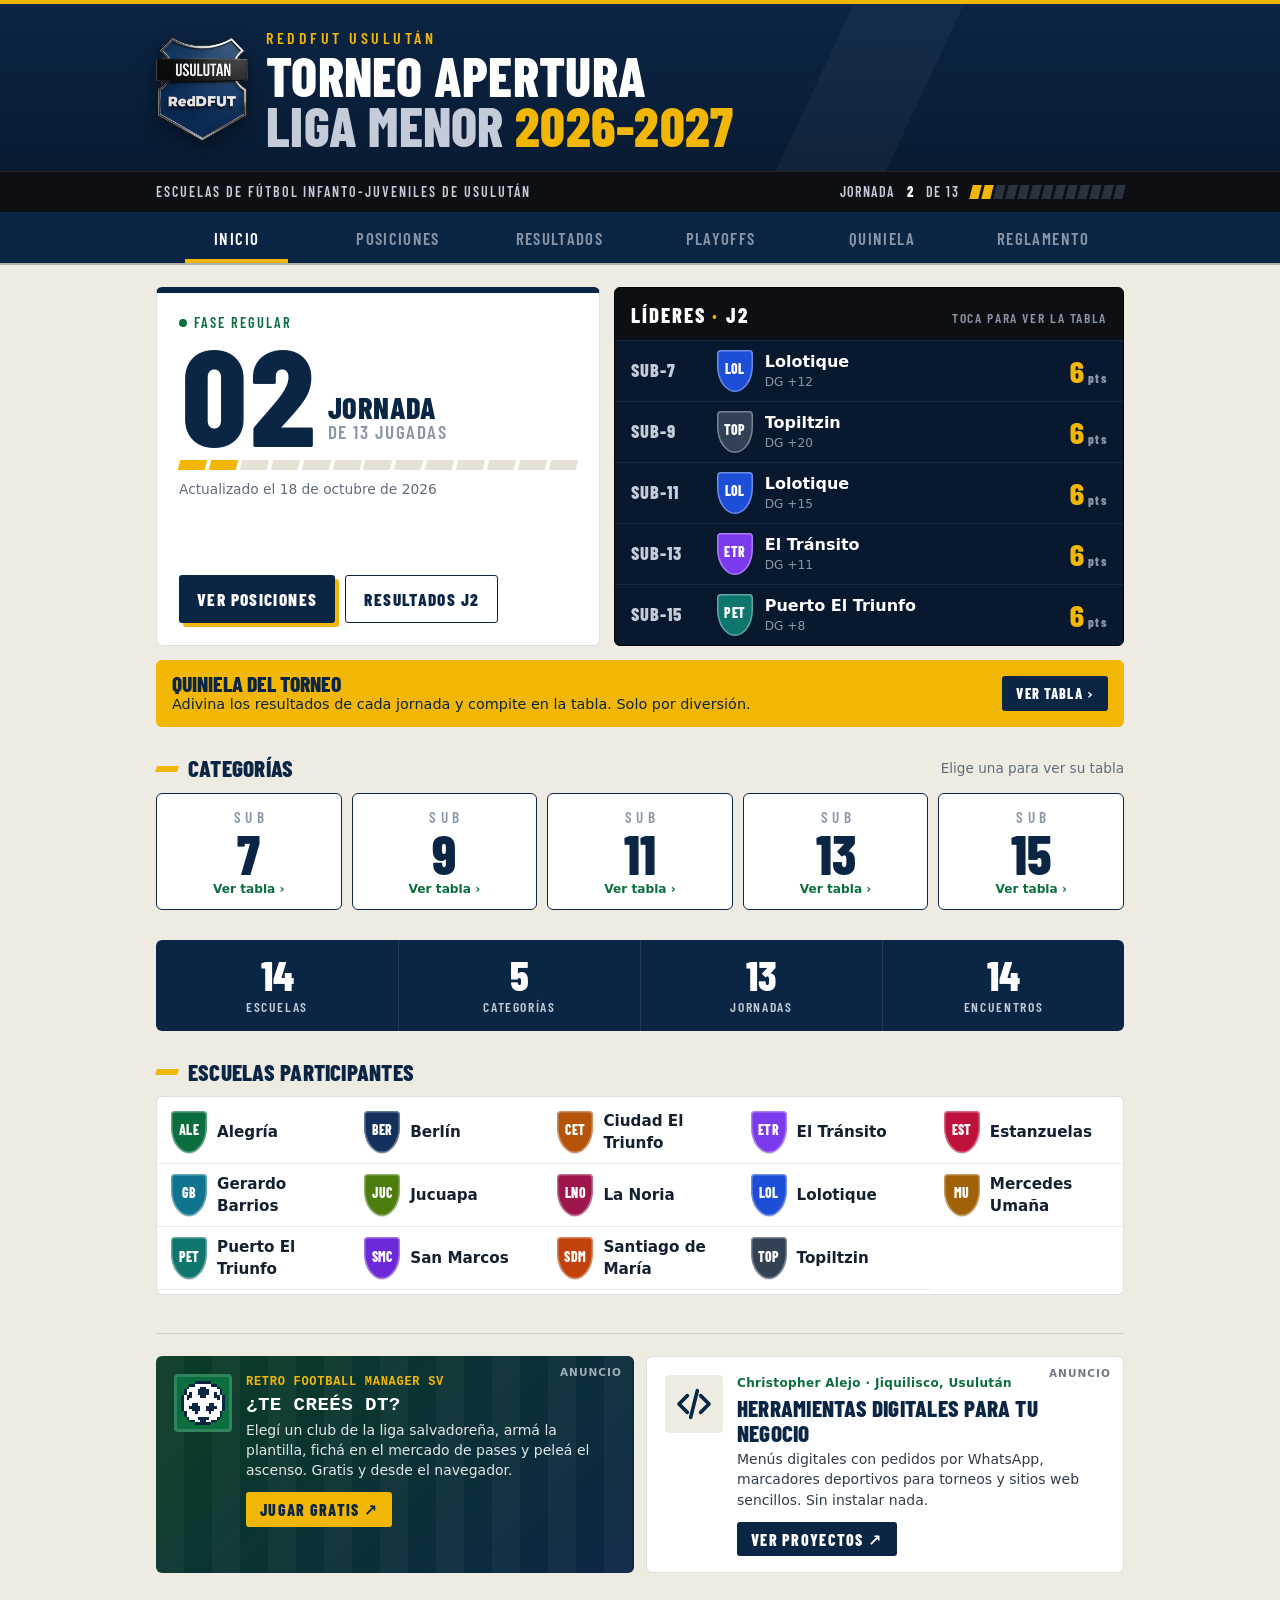
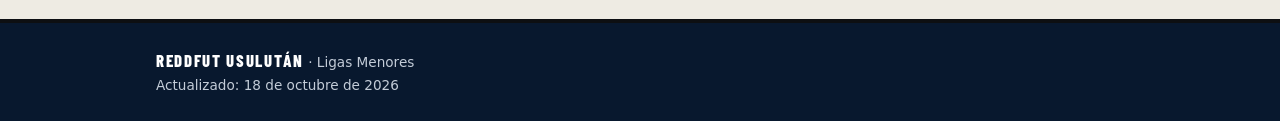
==== index.html @ a64454b1 "Add files via upload" ====
<!DOCTYPE html>
<html lang="es">
<head>
  <meta charset="UTF-8">
  <meta name="viewport" content="width=device-width, initial-scale=1">
  <title>Torneo Apertura Liga Menor 2026-2027 · REDDFUT Usulután</title>
  <meta name="description" content="Resultados, tabla de posiciones y playoffs del torneo de escuelas de fútbol de REDDFUT Usulután.">
  <meta name="theme-color" content="#0b2545">
  <link rel="icon" href="favicon.png" type="image/png">
  <link rel="icon" href="icono-192.png" sizes="192x192" type="image/png">
  <link rel="apple-touch-icon" href="apple-touch-icon.png">
  <link rel="manifest" href="manifest.webmanifest">
  <meta name="apple-mobile-web-app-capable" content="yes">
  <meta name="mobile-web-app-capable" content="yes">
  <meta name="apple-mobile-web-app-title" content="REDDFUT">
  <meta name="apple-mobile-web-app-status-bar-style" content="black-translucent">
  <!-- Vista previa al compartir el enlace (WhatsApp, Facebook) -->
  <meta property="og:type" content="website">
  <meta property="og:locale" content="es_SV">
  <meta property="og:title" content="Torneo Apertura Liga Menor 2026-2027 · REDDFUT Usulután">
  <meta property="og:description" content="Resultados, tabla de posiciones y playoffs: Sub-7, Sub-9, Sub-11, Sub-13 y Sub-15.">
  <meta property="og:image" content="compartir.png">
  <meta name="twitter:card" content="summary_large_image">
  <link rel="preload" href="letra-800.woff2" as="font" type="font/woff2" crossorigin>
  <link rel="stylesheet" href="estilos.css">
</head>
<body>
  <header class="cabecera">
    <div class="contenedor cabecera-inner">
      <div class="logo">
        <img src="logo.png" alt="Logo REDDFUT Usulután" width="92" height="104">
      </div>
      <div class="titulos">
        <p class="org" id="org">REDDFUT Usulután</p>
        <h1 id="nombre-torneo">Torneo Apertura Liga Menor 2026-2027</h1>
      </div>
    </div>
    <div class="franja">
      <div class="contenedor franja-inner" id="progreso"></div>
    </div>
  </header>

  <div id="avisos" class="contenedor"></div>

  <nav class="barra" aria-label="Secciones">
    <div class="barra-tabs">
      <div class="contenedor">
        <div class="tabs" role="tablist" id="tabs">
          <button role="tab" data-tab="inicio">Inicio</button>
          <button role="tab" data-tab="posiciones">Posiciones</button>
          <button role="tab" data-tab="resultados">Resultados</button>
          <button role="tab" data-tab="playoffs">Playoffs</button>
          <button role="tab" data-tab="quiniela" id="tab-quiniela" hidden>Quiniela</button>
          <button role="tab" data-tab="reglamento">Reglamento</button>
        </div>
      </div>
    </div>
    <div class="barra-cats" id="barra-cats">
      <div class="contenedor">
        <div class="cats" id="cats" aria-label="Categoría"></div>
      </div>
    </div>
  </nav>

  <main class="contenedor" id="app"></main>

  <footer class="pie">
    <div class="contenedor">
      <p><strong id="pie-org">REDDFUT Usulután</strong> · Ligas Menores</p>
      <p id="pie-act"></p>
    </div>
  </footer>

  <template id="tpl-reglamento">
    <article class="reglamento tarjeta">
      <h2>Bases y Reglamento del Torneo</h2>
      <p class="muted" id="reg-sub">REDDFUT Usulután · Torneo Apertura Liga Menor 2026-2027</p>

      <h3>1. Presentación</h3>
      <p>El presente documento establece las normas y lineamientos bajo los cuales se regirá el torneo oficial de las escuelas de fútbol pertenecientes a REDDFUT Usulután. Este certamen tiene como objetivo principal fomentar el desarrollo deportivo, el espíritu de competencia sana y la convivencia entre las diversas comunidades del departamento.</p>

      <h3>2. Categorías y niveles de participación</h3>
      <p>El torneo se dividirá en cinco categorías según las edades de los atletas, asegurando una competencia justa y acorde al desarrollo físico de cada grupo:</p>
      <ul class="chips-lista">
        <li>Sub-7</li><li>Sub-9</li><li>Sub-13</li><li>Sub-15</li><li>Sub-17</li>
      </ul>

      <h3>3. Sistema de competencia</h3>
      <p>El torneo se desarrollará en dos etapas principales para definir al campeón de cada categoría:</p>
      <div class="fases">
        <div class="fase">
          <span class="fase-num">Fase I</span>
          <h4>Temporada regular (liga)</h4>
          <ul>
            <li><b>Participantes:</b> 14 escuelas de fútbol.</li>
            <li><b>Formato:</b> todos contra todos a una sola vuelta. Cada equipo disputará un total de 13 jornadas.</li>
            <li><b>Puntuación:</b> 3 puntos por victoria, 1 por empate y 0 por derrota.</li>
            <li><b>Clasificación:</b> los equipos ubicados en las primeras 8 posiciones de la tabla general avanzan a la siguiente ronda.</li>
          </ul>
        </div>
        <div class="fase">
          <span class="fase-num">Fase II</span>
          <h4>Eliminación directa (playoffs)</h4>
          <p>Los 8 clasificados se enfrentan en llaves de eliminación directa según su posición en la tabla (1º vs 8º, 2º vs 7º, etc.):</p>
          <ul>
            <li><b>Cuartos de final:</b> 8 equipos buscando el pase a la siguiente ronda.</li>
            <li><b>Semifinales:</b> los 4 ganadores de la fase anterior.</li>
            <li><b>Gran final:</b> disputa por el título entre los dos mejores equipos del torneo.</li>
          </ul>
        </div>
      </div>

      <h3>4. Objetivo del torneo</h3>
      <p>Más allá de la competencia, se busca que cada jornada sea una fiesta deportiva en Usulután, donde impere el respeto a los árbitros, rivales y la formación integral de nuestros jóvenes talentos.</p>
    </article>
  </template>

  <script src="datos.js"></script>
  <script src="firebase-config.js"></script>
  <script src="app.js"></script>
</body>
</html>
---- estilos.css ----
/* ==========================================================================
   Torneo Apertura Liga Menor · REDDFUT Usulután
   Identidad: azul marino y plata del escudo, franja negra del logo,
   dorado para lo importante y letra condensada de tablero deportivo.
   ========================================================================== */

@font-face {
  font-family: "Titular";
  src: url("letra-600.woff2") format("woff2");
  font-weight: 500 700;
  font-style: normal;
  font-display: swap;
}
@font-face {
  font-family: "Titular";
  src: url("letra-800.woff2") format("woff2");
  font-weight: 800 900;
  font-style: normal;
  font-display: swap;
}

:root {
  --tinta: #08182e;
  --azul: #0b2545;
  --azul-2: #163a6b;
  --plata: #c3ccd8;
  --plata-osc: #8b97a8;
  --negro: #0d0f12;
  --oro: #f2b705;
  --oro-osc: #c99600;
  --verde: #0b6e3f;
  --verde-claro: #e2f1e7;
  --rojo: #b42318;
  --gris: #5f6b7a;
  --papel: #eeebe3;
  --papel-2: #e5e1d6;
  --blanco: #fff;
  --linea: rgba(11, 37, 69, .14);
  --radio: 6px;
  --titular: "Titular", "Arial Narrow", "Roboto Condensed", system-ui, sans-serif;
}

* { box-sizing: border-box; }
html { -webkit-text-size-adjust: 100%; }
body {
  margin: 0;
  font-family: system-ui, -apple-system, "Segoe UI", Roboto, "Helvetica Neue", Arial, sans-serif;
  background: var(--papel);
  color: #14202f;
  line-height: 1.45;
}
button { font: inherit; cursor: pointer; color: inherit; }
.contenedor { max-width: 1000px; margin: 0 auto; padding: 0 16px; }
.muted { color: var(--gris); }
:focus-visible { outline: 3px solid var(--oro); outline-offset: 2px; }

/* ---------- Cabecera ---------- */
.cabecera {
  color: #fff;
  background:
    linear-gradient(115deg, transparent 0 62%, rgba(255,255,255,.035) 62% 70%, transparent 70%),
    linear-gradient(180deg, var(--azul) 0%, var(--tinta) 100%);
  border-top: 4px solid var(--oro);
}
.cabecera-inner { display: flex; gap: 18px; align-items: center; padding-top: 22px; padding-bottom: 20px; }
.logo img { display: block; width: auto; height: 104px; filter: drop-shadow(0 6px 10px rgba(0,0,0,.45)); }
.org {
  margin: 0; font-family: var(--titular); font-weight: 700; font-size: 1rem;
  letter-spacing: .22em; text-transform: uppercase; color: var(--oro);
}
.cabecera h1 {
  margin: 2px 0 0; font-family: var(--titular); font-weight: 800; text-transform: uppercase;
  font-size: clamp(2rem, 6vw, 3.4rem); line-height: .92; letter-spacing: .005em;
}
.cabecera h1 .l2 { display: block; color: var(--plata); }
.cabecera h1 .anio { white-space: nowrap; color: var(--oro); }

/* franja negra, como la banda "USULUTAN" del escudo */
.franja { background: var(--negro); border-top: 1px solid rgba(255,255,255,.08); }
.franja-inner {
  display: flex; align-items: center; justify-content: space-between; gap: 10px 18px; flex-wrap: wrap;
  min-height: 40px; padding-top: 8px; padding-bottom: 8px;
  font-family: var(--titular); font-weight: 600; text-transform: uppercase; letter-spacing: .14em; font-size: .88rem;
  color: var(--plata);
}
.franja-jor { display: inline-flex; align-items: center; gap: 12px; letter-spacing: .1em; }
.franja-jor b { color: #fff; font-weight: 800; }
.ticks { display: inline-flex; gap: 3px; }
.ticks i { width: 9px; height: 14px; background: #2a3240; transform: skewX(-14deg); }
.ticks i.ok { background: var(--oro); }

/* ---------- Avisos ---------- */
.aviso { margin-top: 14px; padding: 10px 14px; border-radius: var(--radio); font-size: .9rem; }
.aviso-demo { background: #fff4cc; border: 1px solid #e9c95a; color: #5c4300; }
.aviso-error { background: #fdecea; border: 1px solid #f0b4ad; color: #7d1a10; }
.aviso-error ul { margin: 6px 0 0; padding-left: 18px; }

/* ---------- Navegación ---------- */
.barra { position: sticky; top: 0; z-index: 10; }
.barra-tabs { background: var(--azul); box-shadow: 0 2px 0 rgba(0,0,0,.25); }
.tabs { display: grid; grid-auto-flow: column; grid-auto-columns: 1fr; }
.tabs button {
  border: 0; background: transparent; padding: 14px 4px 12px; position: relative;
  font-family: var(--titular); font-weight: 700; font-size: 1.05rem; letter-spacing: .08em; text-transform: uppercase;
  color: var(--plata-osc); transition: color .15s;
}
.tabs button:hover { color: #fff; }
.tabs button[aria-selected="true"] { color: #fff; }
.tabs button[aria-selected="true"]::after {
  content: ""; position: absolute; left: 18%; right: 18%; bottom: 0; height: 4px; background: var(--oro);
}
.barra-cats { background: rgba(238,235,227,.94); backdrop-filter: blur(8px); -webkit-backdrop-filter: blur(8px); border-bottom: 1px solid var(--linea); }
.barra-cats.oculto { display: none; }
.cats { display: flex; gap: 6px; overflow-x: auto; scrollbar-width: none; padding: 10px 0; }
.cats::-webkit-scrollbar { display: none; }
.cats button {
  flex: 0 0 auto; border: 1.5px solid var(--azul); background: transparent; color: var(--azul);
  padding: 5px 14px 4px; border-radius: 3px;
  font-family: var(--titular); font-weight: 700; font-size: 1rem; letter-spacing: .06em; text-transform: uppercase;
}
.cats button:hover { background: rgba(11,37,69,.06); }
.cats button[aria-pressed="true"] { background: var(--azul); color: #fff; box-shadow: 3px 3px 0 var(--oro); }

main.contenedor { padding-top: 24px; padding-bottom: 40px; min-height: 50vh; }

/* ---------- Bloques y títulos ---------- */
.tarjeta { background: var(--blanco); border: 1px solid var(--linea); border-radius: var(--radio); }
.seccion-titulo { display: flex; align-items: flex-end; justify-content: space-between; gap: 6px 14px; flex-wrap: wrap; margin: 0 0 14px; }
.seccion-titulo h2, .jornada-cab h2, .titulo-bloque {
  margin: 0; font-family: var(--titular); font-weight: 800; text-transform: uppercase;
  color: var(--azul); font-size: clamp(1.5rem, 4.4vw, 2rem); line-height: 1; letter-spacing: .01em;
}
.seccion-titulo h2 .cat, .jornada-cab h2 .cat { color: var(--oro-osc); }
.seccion-titulo .muted { font-size: .88rem; }
.titulo-bloque { display: flex; align-items: center; gap: 10px; font-size: 1.45rem; margin-bottom: 12px; }
.titulo-bloque::before { content: ""; width: 22px; height: 6px; background: var(--oro); transform: skewX(-20deg); }
.titulo-bloque small { font-family: system-ui, sans-serif; text-transform: none; font-weight: 500; font-size: .85rem; color: var(--gris); margin-left: auto; letter-spacing: 0; }

/* ---------- Escudo de cada escuela ---------- */
.escudo {
  flex: 0 0 auto; width: 28px; height: 32px; position: relative;
  border-radius: 4px 4px 50% 50% / 4px 4px 62% 62%;
  display: inline-grid; place-items: center; padding-bottom: 3px;
  color: #fff; font-family: var(--titular); font-weight: 800; font-size: .72rem; letter-spacing: .02em;
  background-image: linear-gradient(180deg, rgba(255,255,255,.22) 0 26%, rgba(0,0,0,0) 26%, rgba(0,0,0,0) 70%, rgba(0,0,0,.14));
  box-shadow: inset 0 0 0 1.5px rgba(255,255,255,.35), 0 1px 0 rgba(0,0,0,.15);
}
.escudo.grande { width: 36px; height: 42px; font-size: .86rem; }

/* ---------- Tabla de posiciones ---------- */
.tabla-wrap { overflow-x: auto; }
table.tabla { width: 100%; border-collapse: collapse; font-size: .95rem; }
.tabla thead th {
  background: var(--azul); color: var(--plata);
  font-family: var(--titular); font-weight: 700; font-size: .92rem; letter-spacing: .08em; text-transform: uppercase;
  text-align: center; padding: 10px 6px;
}
.tabla thead th.th-pts { background: var(--oro); color: var(--azul); }
.tabla th.izq, .tabla td.izq { text-align: left; }
.tabla td { text-align: center; padding: 8px 6px; border-bottom: 1px solid #eceae4; font-variant-numeric: tabular-nums; }
.tabla tbody tr:nth-child(even) td { background: #faf9f6; }
.tabla tbody tr:hover td { background: #f3f1ea; }
.tabla tr:last-child td { border-bottom: 0; }
.tabla td.pos { width: 46px; font-family: var(--titular); font-weight: 800; font-size: 1.25rem; color: var(--plata-osc); position: relative; }
.tabla tr.clasifica td.pos { color: var(--verde); }
.tabla tr.clasifica td.pos::before { content: ""; position: absolute; left: 0; top: 0; bottom: 0; width: 5px; background: var(--verde); }
.tabla tr:first-child.clasifica td.pos::before { background: var(--oro); }
.tabla tr.corte td { border-bottom: 2px dashed var(--verde); }
.tabla td.pts { font-family: var(--titular); font-weight: 800; color: var(--azul); font-size: 1.35rem; background: #fdf6dc !important; }
.tabla .equipo-celda { display: flex; align-items: center; gap: 10px; min-width: 0; }
.tabla .equipo-celda span.n { white-space: nowrap; overflow: hidden; text-overflow: ellipsis; font-weight: 650; }
.tabla .ajuste { color: var(--rojo); font-size: .75rem; vertical-align: super; }
.forma { display: inline-flex; gap: 3px; }
.forma i {
  font-style: normal; width: 19px; height: 19px; border-radius: 2px;
  font-family: var(--titular); font-weight: 800; font-size: .78rem;
  display: inline-grid; place-items: center; color: #fff;
}
.forma .G { background: var(--verde); } .forma .E { background: var(--plata-osc); } .forma .P { background: var(--rojo); }
.leyenda { display: flex; gap: 8px 18px; flex-wrap: wrap; font-size: .8rem; color: var(--gris); padding: 11px 16px; border-top: 1px solid var(--linea); background: #faf9f6; }
.leyenda .sw { display: inline-block; width: 10px; height: 10px; background: var(--verde); margin-right: 6px; vertical-align: -1px; }
.leyenda .sw.oro { background: var(--oro); }
.notas-ajustes { font-size: .8rem; color: var(--rojo); padding: 8px 16px; margin: 0; }

@media (max-width: 600px) {
  .tabla .opt { display: none; }
  .tabla { font-size: .9rem; }
  .tabla .equipo-celda span.n { max-width: 44vw; }
}
@media (max-width: 760px) { .tabla .opt2 { display: none; } }

/* ---------- Jornadas / resultados ---------- */
.jornadas-nav { display: flex; align-items: center; gap: 8px; margin-bottom: 18px; }
.jornadas-nav .flecha {
  border: 1.5px solid var(--azul); background: transparent; width: 40px; height: 40px; border-radius: 3px;
  font-size: 1.2rem; color: var(--azul); font-weight: 700;
}
.jornadas-nav .flecha:disabled { opacity: .3; cursor: default; }
.jornadas-lista { display: flex; gap: 5px; overflow-x: auto; flex: 1; scrollbar-width: none; padding: 2px 6px 6px 2px; }
.jornadas-lista::-webkit-scrollbar { display: none; }
.jornadas-lista button {
  flex: 0 0 auto; min-width: 40px; height: 40px; border-radius: 3px; border: 1.5px solid var(--azul);
  background: var(--blanco); color: var(--azul);
  font-family: var(--titular); font-weight: 800; font-size: 1.15rem;
}
.jornadas-lista button.sin-datos { color: #a9b0ba; border-color: #c9ccd2; border-style: dashed; background: transparent; }
.jornadas-lista button[aria-pressed="true"] { background: var(--azul); color: #fff; border-color: var(--azul); box-shadow: 3px 3px 0 var(--oro); }

.jornada-cab { display: flex; justify-content: space-between; align-items: flex-end; flex-wrap: wrap; gap: 10px; margin-bottom: 14px; }
.jornada-cab .fecha-j { display: block; margin-top: 4px; font-family: system-ui, sans-serif; text-transform: none; font-size: .88rem; font-weight: 500; color: var(--gris); letter-spacing: 0; }
.interruptor { display: inline-flex; align-items: center; gap: 8px; font-size: .86rem; color: #2b3644; cursor: pointer; user-select: none; }
.interruptor input { width: 38px; height: 22px; appearance: none; -webkit-appearance: none; background: #c5c9cf; border-radius: 99px; position: relative; cursor: pointer; transition: background .2s; margin: 0; }
.interruptor input::after { content: ""; position: absolute; top: 3px; left: 3px; width: 16px; height: 16px; border-radius: 50%; background: #fff; transition: transform .2s; box-shadow: 0 1px 2px rgba(0,0,0,.25); }
.interruptor input:checked { background: var(--azul); }
.interruptor input:checked::after { transform: translateX(16px); }

.partidos { display: grid; gap: 10px; }
@media (min-width: 820px) { .partidos { grid-template-columns: 1fr 1fr; } }
.partido { padding: 12px 14px; }
.partido-meta { font-size: .75rem; color: var(--gris); text-align: center; margin-bottom: 8px; min-height: 1em; text-transform: uppercase; letter-spacing: .06em; }
.partido-fila { display: grid; grid-template-columns: 1fr auto 1fr; align-items: center; gap: 12px; }
.partido .eq { display: flex; align-items: center; gap: 9px; min-width: 0; font-weight: 650; font-size: .95rem; }
.partido .eq.local { justify-content: flex-end; text-align: right; }
.partido .eq .n { overflow: hidden; text-overflow: ellipsis; display: -webkit-box; -webkit-line-clamp: 2; -webkit-box-orient: vertical; }
.partido .eq.perdio { color: #7b8593; font-weight: 500; }
.marcador {
  min-width: 82px; text-align: center; background: var(--tinta); color: #fff; border-radius: 4px; padding: 5px 10px 3px;
  font-family: var(--titular); font-weight: 800; font-size: 1.75rem; line-height: 1.05; letter-spacing: .04em;
  font-variant-numeric: tabular-nums; box-shadow: inset 0 -3px 0 var(--oro);
}
.marcador .sep { color: var(--oro); margin: 0 .12em; }
.marcador.pendiente { background: var(--papel-2); color: var(--gris); box-shadow: none; font-size: .9rem; line-height: 1.1; padding: 8px 10px; letter-spacing: .08em; }
.marcador.texto { background: #fbe9e7; color: var(--rojo); box-shadow: none; font-size: .9rem; padding: 8px 10px; }
.nota-res { text-align: center; font-size: .74rem; color: var(--rojo); margin-top: 7px; font-weight: 700; text-transform: uppercase; letter-spacing: .04em; }
.todas-cats { margin-top: 10px; display: grid; grid-template-columns: repeat(5, 1fr); gap: 4px; }
.todas-cats div { background: #f4f2ec; border-radius: 3px; padding: 4px 2px 3px; text-align: center; font-size: .7rem; color: var(--gris); text-transform: uppercase; letter-spacing: .04em; }
.todas-cats div.actual { background: var(--azul); color: var(--plata); }
.todas-cats b { display: block; font-family: var(--titular); font-weight: 800; font-size: 1.05rem; color: #14202f; font-variant-numeric: tabular-nums; letter-spacing: .03em; }
.todas-cats div.actual b { color: #fff; }

.vacio { padding: 40px 20px; text-align: center; color: var(--gris); }
.vacio .icono { font-size: 2rem; display: block; margin-bottom: 6px; }

/* ---------- Playoffs ---------- */
.aviso-proy { background: #fff; border: 1px solid var(--linea); border-left: 5px solid var(--oro); color: #2b3644; padding: 10px 14px; border-radius: var(--radio); font-size: .88rem; margin-bottom: 16px; }
.bracket-wrap { overflow-x: auto; padding-bottom: 6px; }
.bracket { display: grid; grid-template-columns: repeat(3, minmax(220px, 1fr)); gap: 18px; min-width: 700px; }
.ronda h3 {
  margin: 0 0 10px; text-align: center; color: var(--azul);
  font-family: var(--titular); font-weight: 800; font-size: 1.1rem; letter-spacing: .1em; text-transform: uppercase;
}
.ronda-col { display: flex; flex-direction: column; justify-content: space-around; height: calc(100% - 32px); gap: 12px; }
.llave { padding: 0; overflow: hidden; }
.llave-id {
  font-family: var(--titular); font-weight: 700; font-size: .82rem; letter-spacing: .08em; text-transform: uppercase;
  color: var(--plata); background: var(--azul); padding: 4px 12px 3px; display: flex; justify-content: space-between;
}
.llave .fila { display: flex; align-items: center; gap: 8px; padding: 8px 12px; font-size: .9rem; }
.llave .fila + .fila { border-top: 1px solid #eceae4; }
.llave .fila .n { flex: 1; min-width: 0; white-space: nowrap; overflow: hidden; text-overflow: ellipsis; font-weight: 650; }
.llave .fila .n.por-definir { color: #9aa2ad; font-weight: 500; font-style: italic; }
.llave .fila .seed { font-family: var(--titular); font-weight: 800; font-size: .9rem; color: var(--plata-osc); width: 24px; }
.llave .fila .g { font-family: var(--titular); font-weight: 800; font-size: 1.2rem; color: var(--azul); font-variant-numeric: tabular-nums; }
.llave .fila .g small { font-weight: 600; color: var(--gris); font-size: .85rem; }
.llave .fila.gana { background: var(--verde-claro); }
.llave .fila.gana .n { color: var(--verde); }
.llave .fila.pierde .n { color: #9aa2ad; }
.llave.final { border: 2px solid var(--oro); box-shadow: 4px 4px 0 var(--oro); }
.llave.final .llave-id { background: var(--oro); color: var(--azul); }
.campeon {
  margin-top: 16px; text-align: center; padding: 20px; border-radius: var(--radio);
  background: var(--tinta); color: #fff; border-top: 5px solid var(--oro);
}
.campeon .copa { font-size: 2.2rem; }
.campeon p { margin: 2px 0; }
.campeon .muted { color: var(--plata); text-transform: uppercase; letter-spacing: .14em; font-size: .8rem; }
.campeon .nombre { font-family: var(--titular); font-weight: 800; font-size: 2rem; text-transform: uppercase; color: var(--oro); }

/* ---------- Reglamento ---------- */
.reglamento { padding: 26px 24px 14px; border-top: 5px solid var(--azul); }
.reglamento h2 { margin: 0; font-family: var(--titular); font-weight: 800; text-transform: uppercase; color: var(--azul); font-size: clamp(1.6rem, 5vw, 2.2rem); line-height: 1; }
.reglamento h3 {
  display: flex; align-items: center; gap: 10px; margin: 26px 0 8px;
  font-family: var(--titular); font-weight: 800; text-transform: uppercase; color: var(--azul); font-size: 1.3rem; letter-spacing: .02em;
}
.reglamento h3::before { content: ""; width: 16px; height: 5px; background: var(--oro); transform: skewX(-20deg); flex: 0 0 auto; }
.reglamento p, .reglamento li { color: #2b3644; }
.chips-lista { list-style: none; padding: 0; display: flex; flex-wrap: wrap; gap: 6px; }
.chips-lista li {
  background: var(--azul); color: #fff; padding: 4px 12px 3px; border-radius: 3px;
  font-family: var(--titular); font-weight: 700; font-size: 1rem; letter-spacing: .06em; text-transform: uppercase;
}
.fases { display: grid; gap: 12px; }
@media (min-width: 720px) { .fases { grid-template-columns: 1fr 1fr; } }
.fase { border: 1px solid var(--linea); border-radius: var(--radio); padding: 14px 16px; background: #faf9f6; }
.fase h4 { margin: 6px 0 6px; font-family: var(--titular); font-weight: 800; text-transform: uppercase; color: var(--azul); font-size: 1.15rem; letter-spacing: .02em; }
.fase ul { padding-left: 18px; margin: 6px 0; }
.fase-num {
  font-family: var(--titular); font-weight: 800; font-size: .85rem; letter-spacing: .12em; text-transform: uppercase;
  color: var(--azul); background: var(--oro); padding: 2px 9px 1px; border-radius: 2px;
}

/* ---------- Pie ---------- */
.pie { background: var(--tinta); color: var(--plata); font-size: .85rem; padding: 22px 0; border-top: 4px solid var(--negro); }
.pie p { margin: 3px 0; }
.pie strong { color: #fff; font-family: var(--titular); font-weight: 800; letter-spacing: .1em; text-transform: uppercase; font-size: 1.05rem; }

/* ==========================================================================
   INICIO
   ========================================================================== */
.portada { display: grid; gap: 14px; }
@media (min-width: 860px) { .portada { grid-template-columns: 1fr 1.15fr; align-items: stretch; } }

/* Cartel de la jornada */
.cartel {
  position: relative; overflow: hidden; padding: 20px 22px 22px;
  background: var(--blanco); border: 1px solid var(--linea); border-top: 6px solid var(--azul); border-radius: var(--radio);
  display: flex; flex-direction: column;
}
.cartel-fase {
  align-self: flex-start; display: inline-flex; align-items: center; gap: 7px;
  font-family: var(--titular); font-weight: 700; text-transform: uppercase; letter-spacing: .14em; font-size: .9rem; color: var(--verde);
}
.cartel-fase i { width: 8px; height: 8px; border-radius: 50%; background: var(--verde); }
.cartel-jornada { display: flex; align-items: flex-end; gap: 12px; margin: 6px 0 2px; }
.cartel-jornada .num {
  font-family: var(--titular); font-weight: 800; font-size: clamp(6rem, 22vw, 8.5rem); line-height: .78; color: var(--azul);
  letter-spacing: -.02em; font-variant-numeric: tabular-nums;
}
.cartel-jornada .txt { font-family: var(--titular); text-transform: uppercase; line-height: 1; padding-bottom: 4px; }
.cartel-jornada .txt b { display: block; font-weight: 800; font-size: 1.9rem; color: var(--azul); letter-spacing: .02em; }
.cartel-jornada .txt span { font-weight: 700; font-size: 1.2rem; color: var(--plata-osc); letter-spacing: .08em; }
.cartel .ticks { margin: 12px 0 6px; gap: 4px; }
.cartel .ticks i { width: auto; flex: 1; height: 10px; background: var(--papel-2); }
.cartel .ticks i.ok { background: var(--oro); }
.cartel .ticks { display: flex; }
.cartel-act { font-size: .86rem; color: var(--gris); margin: 4px 0 0; }
.cartel-botones { display: flex; flex-wrap: wrap; gap: 10px; margin-top: auto; padding-top: 18px; }

.btn-primario, .btn-secundario {
  border-radius: 3px; padding: 11px 18px 10px;
  font-family: var(--titular); font-weight: 800; font-size: 1.08rem; letter-spacing: .08em; text-transform: uppercase;
  transition: transform .12s, box-shadow .12s;
}
.btn-primario { border: 0; background: var(--azul); color: #fff; box-shadow: 4px 4px 0 var(--oro); }
.btn-primario:hover { transform: translate(-1px, -1px); box-shadow: 5px 5px 0 var(--oro); }
.btn-primario:active { transform: translate(2px, 2px); box-shadow: 2px 2px 0 var(--oro); }
.btn-secundario { border: 1.5px solid var(--azul); background: transparent; color: var(--azul); }
.btn-secundario:hover { background: rgba(11,37,69,.06); }

/* Tablero de líderes */
.tablero {
  background: var(--tinta); color: #fff; border-radius: var(--radio); overflow: hidden;
  border: 1px solid #000; display: flex; flex-direction: column;
}
.tablero-cab {
  display: flex; justify-content: space-between; align-items: baseline; gap: 10px;
  padding: 12px 16px 10px; background: var(--negro);
  font-family: var(--titular); text-transform: uppercase;
}
.tablero-cab b { font-weight: 800; font-size: 1.3rem; letter-spacing: .1em; }
.tablero-cab b span { color: var(--oro); }
.tablero-cab small { font-weight: 600; font-size: .85rem; letter-spacing: .12em; color: var(--plata-osc); }
.tablero-lista { display: flex; flex-direction: column; flex: 1; }
.tablero-fila {
  flex: 1; display: grid; grid-template-columns: 74px auto 1fr auto; align-items: center; gap: 12px;
  padding: 9px 16px; border: 0; border-top: 1px solid rgba(255,255,255,.07); background: transparent; color: #fff; text-align: left;
  transition: background .15s;
}
.tablero-fila:hover { background: rgba(255,255,255,.05); }
.tablero-fila .cat { font-family: var(--titular); font-weight: 800; font-size: 1.15rem; letter-spacing: .06em; text-transform: uppercase; color: var(--plata); }
.tablero-fila .n { font-weight: 650; font-size: 1rem; min-width: 0; overflow: hidden; text-overflow: ellipsis; white-space: nowrap; }
.tablero-fila .n small { display: block; font-weight: 500; font-size: .76rem; color: var(--plata-osc); }
.tablero-fila .pts {
  font-family: var(--titular); font-weight: 800; font-size: 1.9rem; line-height: 1; color: var(--oro); text-align: right; font-variant-numeric: tabular-nums;
}
.tablero-fila .pts small { font-size: .8rem; letter-spacing: .1em; color: var(--plata-osc); margin-left: 3px; }
.tablero-fila .vacio-t { color: var(--plata-osc); font-style: italic; font-size: .9rem; }

/* Categorías como números de camiseta */
.bloque { margin-top: 30px; }
.inicio-cats { display: grid; grid-template-columns: repeat(5, 1fr); gap: 10px; }
.cat-tile {
  border: 1.5px solid var(--azul); background: var(--blanco); border-radius: var(--radio); padding: 12px 6px 10px;
  display: flex; flex-direction: column; align-items: center; gap: 0; color: var(--azul);
  transition: transform .12s, box-shadow .12s, background .12s;
}
.cat-tile .sub { font-family: var(--titular); font-weight: 700; font-size: .95rem; letter-spacing: .3em; text-transform: uppercase; color: var(--plata-osc); padding-left: .3em; }
.cat-tile .num { font-family: var(--titular); font-weight: 800; font-size: 3.4rem; line-height: .95; }
.cat-tile .ver { font-size: .76rem; font-weight: 700; color: var(--verde); margin-top: 2px; }
.cat-tile:hover { transform: translate(-2px, -2px); box-shadow: 4px 4px 0 var(--azul); }
@media (max-width: 600px) {
  .inicio-cats { grid-template-columns: repeat(5, 1fr); gap: 6px; }
  .cat-tile { padding: 9px 2px 8px; }
  .cat-tile .sub { font-size: .72rem; letter-spacing: .14em; padding-left: .14em; }
  .cat-tile .num { font-size: 2.4rem; }
  .cat-tile .ver { display: none; }
}

/* Cifras del torneo */
.cifras { display: grid; grid-template-columns: repeat(4, 1fr); background: var(--azul); border-radius: var(--radio); overflow: hidden; }
.cifras div { padding: 14px 8px 12px; text-align: center; color: var(--plata); border-left: 1px solid rgba(255,255,255,.1); }
.cifras div:first-child { border-left: 0; }
.cifras b { display: block; font-family: var(--titular); font-weight: 800; font-size: 2.6rem; line-height: 1; color: #fff; }
.cifras span { font-family: var(--titular); font-weight: 600; text-transform: uppercase; letter-spacing: .12em; font-size: .85rem; }
@media (max-width: 520px) {
  .cifras { grid-template-columns: repeat(2, 1fr); }
  .cifras div:nth-child(3) { border-left: 0; }
  .cifras div:nth-child(n+3) { border-top: 1px solid rgba(255,255,255,.1); }
}

/* Escuelas participantes */
.escuelas { display: grid; grid-template-columns: repeat(auto-fill, minmax(190px, 1fr)); gap: 0; padding: 4px 0; }
.escuela { display: flex; align-items: center; gap: 10px; padding: 9px 14px; font-weight: 650; font-size: .95rem; border-bottom: 1px solid #eceae4; }
@media (max-width: 480px) { .escuelas { grid-template-columns: 1fr 1fr; } .escuela { padding: 8px 10px; font-size: .86rem; gap: 8px; } }

/* ---------- Anuncios (al final de cada sección) ---------- */
.anuncios { display: grid; gap: 12px; margin: 38px 0 6px; padding-top: 22px; border-top: 1px solid var(--linea); }
@media (min-width: 760px) { .anuncios { grid-template-columns: 1fr 1fr; } }
.anuncio {
  position: relative; display: flex; gap: 14px; align-items: flex-start; padding: 18px 18px 16px; border-radius: var(--radio);
  text-decoration: none; color: inherit; transition: transform .12s ease, box-shadow .12s ease; overflow: hidden;
}
.anuncio:hover { transform: translate(-2px, -2px); box-shadow: 4px 4px 0 rgba(11,37,69,.25); }
.anuncio-tag { position: absolute; top: 9px; right: 12px; font-size: 10.5px; font-weight: 700; letter-spacing: .1em; text-transform: uppercase; opacity: .6; }
.anuncio-ico { flex: 0 0 auto; width: 58px; height: 58px; border-radius: 4px; display: grid; place-items: center; }
.anuncio-cuerpo { display: flex; flex-direction: column; gap: 4px; min-width: 0; }
.anuncio-marca { font-size: 12px; font-weight: 700; letter-spacing: .03em; padding-right: 64px; }
.anuncio-tit { font-family: var(--titular); font-weight: 800; font-size: 1.45rem; line-height: 1.05; text-transform: uppercase; letter-spacing: .01em; }
.anuncio-txt { font-size: 14px; line-height: 1.45; opacity: .88; }
.anuncio-btn {
  align-self: flex-start; margin-top: 8px; padding: 6px 14px 5px; border-radius: 3px;
  font-family: var(--titular); font-weight: 800; font-size: 1rem; letter-spacing: .08em; text-transform: uppercase;
}
.anuncio-retro { color: #fff; background:
  repeating-linear-gradient(90deg, rgba(255,255,255,.035) 0 28px, transparent 28px 56px),
  linear-gradient(135deg, #0a3d24 0%, #0b2545 100%); }
.anuncio-retro .anuncio-ico { background: #0b6e3f; box-shadow: inset 0 0 0 3px rgba(255,255,255,.15); }
.anuncio-retro .anuncio-marca { color: var(--oro); font-family: ui-monospace, "Courier New", monospace; text-transform: uppercase; letter-spacing: .06em; }
.anuncio-retro .anuncio-tit { font-family: ui-monospace, "Courier New", monospace; font-size: 1.2rem; letter-spacing: .02em; }
.anuncio-retro .anuncio-btn { background: var(--oro); color: var(--azul); }
.anuncio-claro { background: var(--blanco); border: 1px solid var(--linea); }
.anuncio-claro .anuncio-ico { background: var(--papel); color: var(--azul); }
.anuncio-claro .anuncio-marca { color: var(--verde); }
.anuncio-claro .anuncio-tit { color: var(--azul); }
.anuncio-claro .anuncio-btn { background: var(--azul); color: #fff; }

/* ==========================================================================
   QUINIELA
   ========================================================================== */
.q-caja { background: var(--blanco); border: 1px solid var(--linea); border-left: 5px solid var(--oro); border-radius: var(--radio); padding: 16px 18px; }
.q-caja b { font-family: var(--titular); font-weight: 800; text-transform: uppercase; font-size: 1.2rem; color: var(--azul); letter-spacing: .02em; }
.q-caja p { margin: 4px 0 0; color: #2b3644; }
.q-caja small { display: block; margin-top: 6px; color: var(--gris); }
.q-reglas { display: grid; grid-template-columns: repeat(3, 1fr); gap: 0; background: var(--azul); color: var(--plata); border-radius: var(--radio); overflow: hidden; margin-bottom: 14px; }
.q-reglas div { display: flex; gap: 10px; align-items: center; padding: 12px 14px; border-left: 1px solid rgba(255,255,255,.1); font-size: .9rem; line-height: 1.3; }
.q-reglas div:first-child { border-left: 0; }
.q-reglas b { flex: 0 0 auto; width: 30px; height: 30px; display: grid; place-items: center; background: var(--oro); color: var(--azul); font-family: var(--titular); font-weight: 800; font-size: 1.15rem; border-radius: 3px; }
.q-reglas strong { color: #fff; }
@media (max-width: 700px) { .q-reglas { grid-template-columns: 1fr; } .q-reglas div { border-left: 0; border-top: 1px solid rgba(255,255,255,.1); } .q-reglas div:first-child { border-top: 0; } }
.q-error { background: #fdecea; border: 1px solid #f0b4ad; color: #7d1a10; padding: 9px 12px; border-radius: var(--radio); font-size: .9rem; margin: 0 0 12px; }

.q-sesion, .q-apodo { display: flex; align-items: center; justify-content: space-between; gap: 12px 18px; flex-wrap: wrap;
  background: var(--blanco); border: 1px solid var(--linea); border-top: 5px solid var(--azul); border-radius: var(--radio); padding: 14px 16px; }
.q-sesion > div:first-child, .q-apodo label { display: flex; flex-direction: column; gap: 2px; }
.q-sesion b, .q-apodo label b { font-family: var(--titular); font-weight: 800; font-size: 1.35rem; text-transform: uppercase; color: var(--azul); line-height: 1.05; }
.q-sesion span, .q-apodo label span { font-size: .86rem; color: var(--gris); }
.q-sesion-on b { color: var(--azul); }
.q-sesion-acc { display: flex; gap: 14px; }
.q-link { border: 0; background: none; padding: 4px 0; color: var(--azul); font-weight: 700; font-size: .88rem; text-decoration: underline; text-underline-offset: 3px; }
.q-google { display: inline-flex; align-items: center; gap: 10px; border: 1.5px solid #c9ccd2; background: #fff; color: #1f1f1f;
  border-radius: 999px; padding: 9px 18px 9px 14px; font-weight: 700; font-size: .95rem; box-shadow: 0 1px 2px rgba(0,0,0,.08); }
.q-google:hover { background: #f6f7f9; }
.q-apodo { flex-direction: column; align-items: stretch; }
.q-apodo-fila { display: flex; gap: 10px; flex-wrap: wrap; }
.q-apodo input { flex: 1 1 200px; min-width: 0; font: inherit; font-size: 1.05rem; padding: 10px 12px; border: 1.5px solid var(--azul); border-radius: 3px; background: #fff; }
.q-llamar { animation: q-llamar .9s ease 1; }
@keyframes q-llamar { 0%, 100% { box-shadow: none; } 30% { box-shadow: 0 0 0 4px var(--oro); } }

.q-bloque { margin-top: 26px; }
.q-jornada-cab { display: flex; justify-content: space-between; align-items: center; flex-wrap: wrap; gap: 4px 14px; margin-bottom: 4px; }
.q-jornada-cab .titulo-bloque { margin-bottom: 0; }
.q-abierta { font-family: var(--titular); font-size: .85rem; letter-spacing: .1em; background: var(--verde); color: #fff; padding: 2px 8px 1px; border-radius: 2px; }
.q-cierre { margin: 0; font-size: .9rem; color: #2b3644; }
.q-ayuda { font-size: .88rem; color: var(--gris); margin: 6px 0 12px; }
.q-guardado { display: inline-block; margin-left: 6px; font-weight: 700; color: var(--verde); }
.q-partidos { display: grid; gap: 10px; }
@media (min-width: 820px) { .q-partidos { grid-template-columns: 1fr 1fr; } }
.q-partido { padding: 0 0 6px; overflow: hidden; }
.q-partido-cab { display: grid; grid-template-columns: 1fr auto 1fr; align-items: center; gap: 8px; padding: 10px 12px; background: #faf9f6; border-bottom: 1px solid #eceae4; margin-bottom: 4px; }
.q-partido-cab .eq { display: flex; align-items: center; gap: 8px; min-width: 0; }
.q-partido-cab .eq b { font-size: .92rem; line-height: 1.15; }
.q-partido-cab .eq-v { justify-content: flex-end; text-align: right; }
.q-partido-cab .vs { font-family: var(--titular); font-weight: 800; color: var(--plata-osc); text-transform: uppercase; letter-spacing: .08em; }
.q-fila { display: grid; grid-template-columns: 62px 1fr 1fr 1fr; gap: 5px; align-items: center; padding: 4px 12px; }
.q-cat { font-family: var(--titular); font-weight: 800; font-size: 1rem; color: var(--azul); text-transform: uppercase; letter-spacing: .04em; }
.q-op { border: 1.5px solid #cfd3da; background: #fff; border-radius: 3px; padding: 8px 4px 7px; min-height: 40px;
  font-family: var(--titular); font-weight: 700; font-size: 1rem; letter-spacing: .05em; text-transform: uppercase; color: #39424f; transition: background .12s, border-color .12s; }
.q-op:hover { border-color: var(--azul); }
.q-op[aria-pressed="true"] { background: var(--azul); border-color: var(--azul); color: #fff; box-shadow: inset 0 -3px 0 var(--oro); }
.q-op[data-bloq] { opacity: .55; }

.q-mis { margin-bottom: 8px; }
.q-mis summary { display: flex; justify-content: space-between; gap: 10px; padding: 11px 14px; cursor: pointer; list-style: none; }
.q-mis summary::-webkit-details-marker { display: none; }
.q-mis summary b { font-family: var(--titular); font-weight: 800; text-transform: uppercase; color: var(--azul); font-size: 1.1rem; }
.q-mis summary span { color: var(--gris); font-size: .88rem; }
.q-mis ul { list-style: none; margin: 0; padding: 0 0 6px; border-top: 1px solid #eceae4; }
.q-mis li { display: grid; grid-template-columns: 58px 1fr auto 24px; gap: 8px; align-items: center; padding: 6px 14px; font-size: .88rem; border-bottom: 1px solid #f2f0ea; }
.q-mis li:empty { display: none; }
.q-mis li i { font-style: normal; font-weight: 800; text-align: center; }
.q-mis li.ok i { color: var(--verde); } .q-mis li.mal i { color: var(--rojo); } .q-mis li.pend i { color: var(--plata-osc); }
.q-mis li .q-m { color: var(--gris); }
.q-mis li .q-e { font-weight: 650; }

.q-vistas { display: flex; gap: 6px; flex-wrap: wrap; margin-bottom: 10px; }
.q-vistas button { border: 1.5px solid var(--azul); background: transparent; color: var(--azul); padding: 4px 12px 3px; border-radius: 3px;
  font-family: var(--titular); font-weight: 700; font-size: .98rem; letter-spacing: .06em; text-transform: uppercase; }
.q-vistas button[aria-pressed="true"] { background: var(--azul); color: #fff; box-shadow: 3px 3px 0 var(--oro); }
.q-tabla tr.yo td { background: #fff6d6 !important; font-weight: 700; }
.q-tabla tr.top1 td.pos { color: var(--oro-osc); } .q-tabla tr.top2 td.pos { color: #8b97a8; } .q-tabla tr.top3 td.pos { color: #b0703a; }
.q-tabla tr.sep td { text-align: center; color: var(--plata-osc); padding: 2px; }
.q-tabla td small { color: var(--gris); font-weight: 500; }
.q-quitar { border: 0; background: none; color: var(--rojo); font-weight: 800; margin-left: 6px; padding: 0 4px; }
.q-admin .tarjeta { padding: 12px 16px; font-size: .9rem; border-left: 5px solid var(--oro); }
.q-admin ul { padding-left: 18px; margin: 8px 0; }
.q-admin code { background: var(--papel); padding: 1px 5px; border-radius: 3px; }
.q-est { font-weight: 700; color: var(--azul); }

/* Aviso de quiniela en Inicio */
.q-promo { display: flex; align-items: center; justify-content: space-between; gap: 10px 16px; flex-wrap: wrap; margin-top: 14px;
  background: var(--oro); color: var(--azul); border-radius: var(--radio); padding: 12px 16px; border: 0; width: 100%; text-align: left; }
.q-promo b { font-family: var(--titular); font-weight: 800; font-size: 1.35rem; text-transform: uppercase; line-height: 1.05; display: block; }
.q-promo span { font-size: .9rem; }
.q-promo .ir { font-family: var(--titular); font-weight: 800; text-transform: uppercase; letter-spacing: .08em; background: var(--azul); color: #fff; padding: 8px 14px 7px; border-radius: 3px; white-space: nowrap; }

/* ---------- Ajustes para celular ---------- */
.partido-meta:empty { display: none; }
@media (max-width: 480px) {
  .contenedor { padding: 0 12px; }
  .logo img { height: 80px; }
  .cabecera-inner { gap: 12px; padding-top: 16px; padding-bottom: 14px; }
  .org { font-size: .82rem; letter-spacing: .16em; }
  .franja-inner { font-size: .74rem; letter-spacing: .1em; justify-content: center; }
  .franja-txt { display: none; }
  .tabs button { font-size: .86rem; letter-spacing: .03em; padding: 13px 2px 11px; }
  .tabs.con-6 button { font-size: .76rem; letter-spacing: .01em; }
  .q-fila { grid-template-columns: 50px 1fr 1fr 1fr; padding: 4px 8px; gap: 4px; }
  .q-op { font-size: .92rem; padding: 8px 2px 7px; }
  .tabs button[aria-selected="true"]::after { left: 10%; right: 10%; }
  .partido .eq { flex-direction: column; text-align: center; gap: 4px; font-size: .85rem; }
  .partido .eq.local { flex-direction: column-reverse; text-align: center; }
  .partido .eq .n { font-size: .82rem; line-height: 1.2; }
  .marcador { min-width: 70px; font-size: 1.5rem; }
  .tablero-fila { grid-template-columns: 58px auto 1fr auto; gap: 10px; padding: 9px 12px; }
  .tablero-fila .cat { font-size: 1rem; }
  .cartel { padding: 16px 16px 18px; }
  .anuncio { padding: 16px 14px 14px; gap: 12px; }
  .anuncio-ico { width: 48px; height: 48px; }
  .anuncio-ico svg { width: 34px; height: 34px; }
  .anuncio-txt { font-size: 13.5px; }
}
@media (max-width: 700px) {
  .bracket { grid-template-columns: 1fr; min-width: 0; gap: 22px; }
  .ronda-col { height: auto; }
}
@media (prefers-reduced-motion: reduce) {
  *, *::before, *::after { transition: none !important; }
}
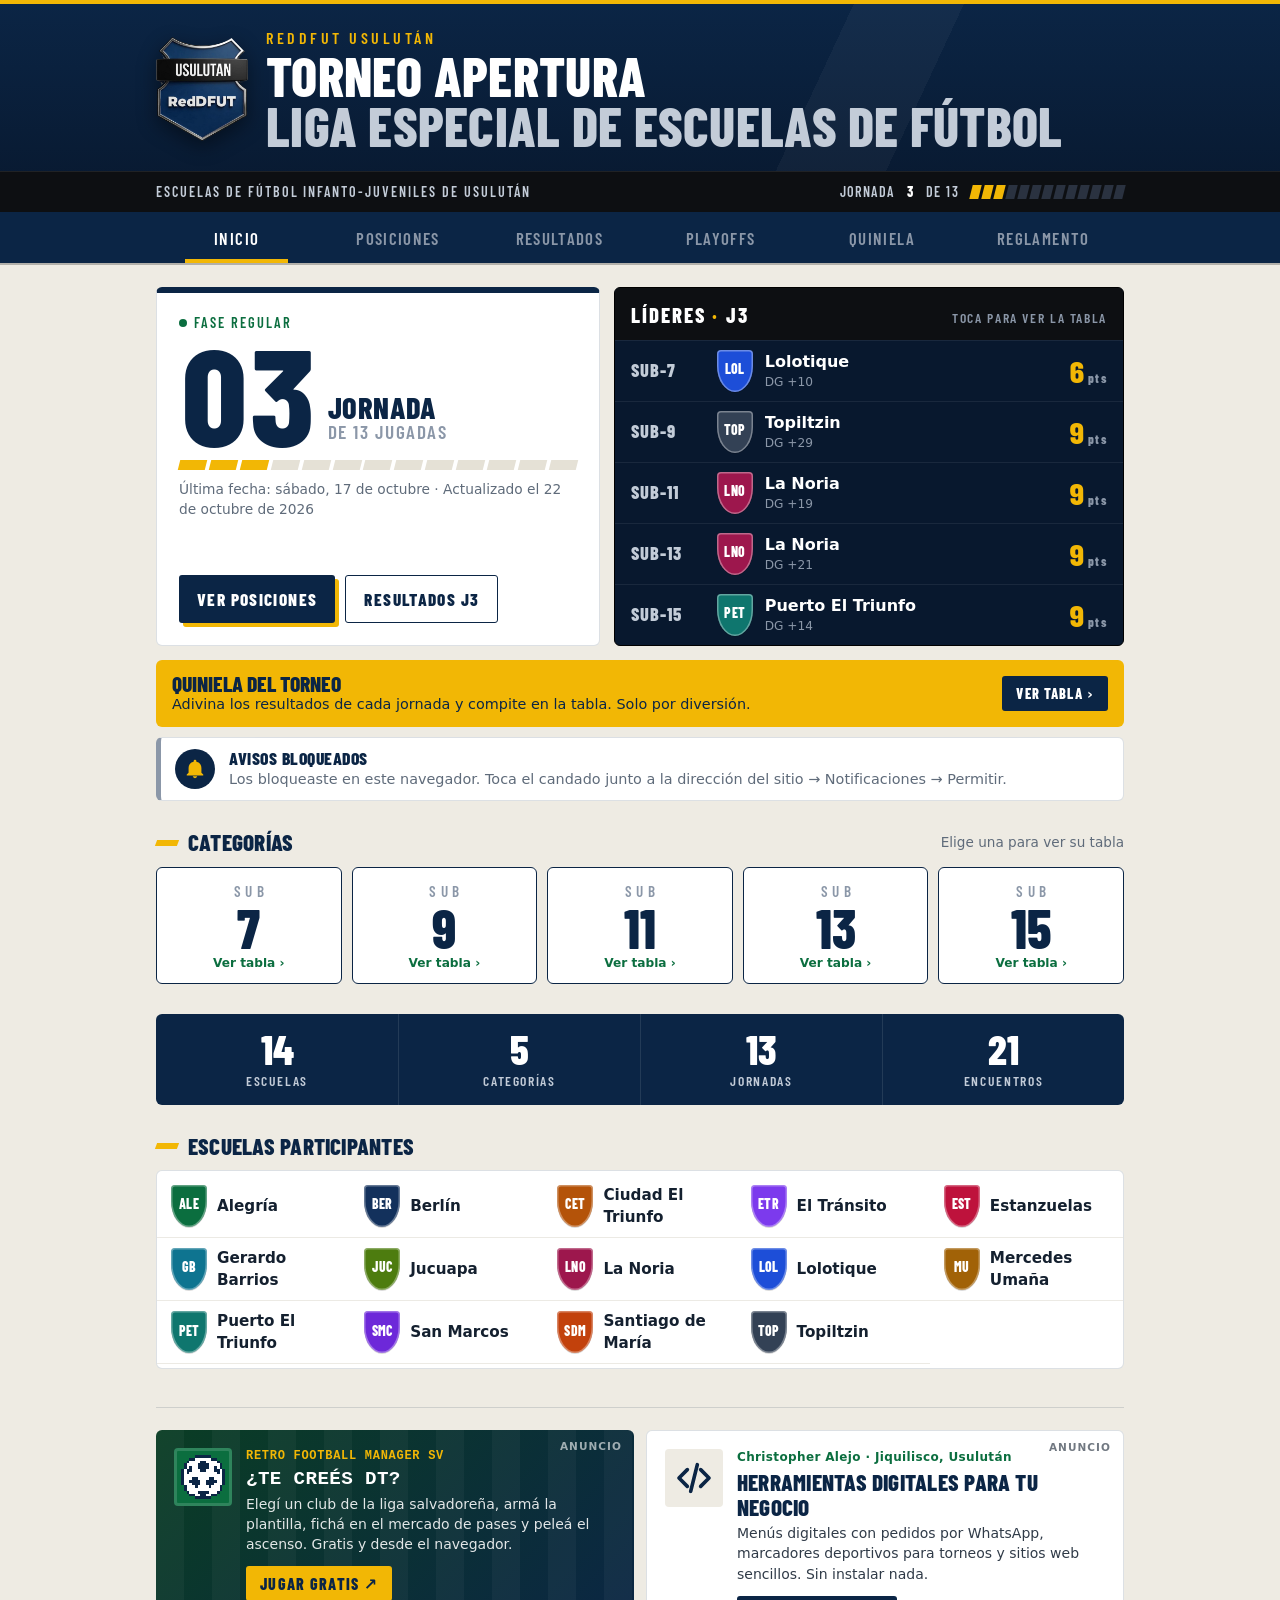
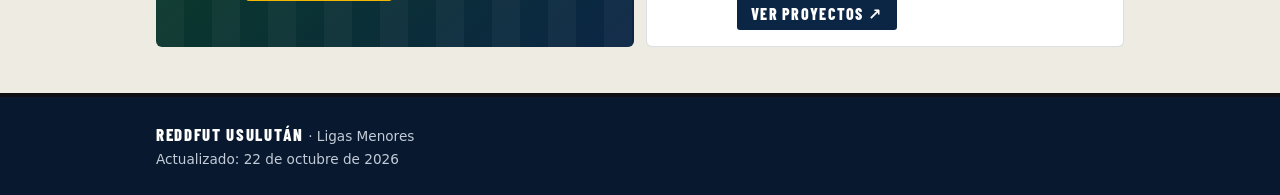
==== commit 4d419f17: "Add files via upload" ====
--- a/index.html
+++ b/index.html
@@ -3,7 +3,7 @@
 <head>
   <meta charset="UTF-8">
   <meta name="viewport" content="width=device-width, initial-scale=1">
-  <title>Torneo Apertura Liga Menor 2026-2027 · REDDFUT Usulután</title>
+  <title>Torneo Apertura: Liga Especial de Escuelas de Fútbol · REDDFUT Usulután</title>
   <meta name="description" content="Resultados, tabla de posiciones y playoffs del torneo de escuelas de fútbol de REDDFUT Usulután.">
   <meta name="theme-color" content="#0b2545">
   <link rel="icon" href="favicon.png" type="image/png">
@@ -17,7 +17,7 @@
   <!-- Vista previa al compartir el enlace (WhatsApp, Facebook) -->
   <meta property="og:type" content="website">
   <meta property="og:locale" content="es_SV">
-  <meta property="og:title" content="Torneo Apertura Liga Menor 2026-2027 · REDDFUT Usulután">
+  <meta property="og:title" content="Torneo Apertura: Liga Especial de Escuelas de Fútbol · REDDFUT Usulután">
   <meta property="og:description" content="Resultados, tabla de posiciones y playoffs: Sub-7, Sub-9, Sub-11, Sub-13 y Sub-15.">
   <meta property="og:image" content="compartir.png">
   <meta name="twitter:card" content="summary_large_image">
@@ -32,7 +32,7 @@
       </div>
       <div class="titulos">
         <p class="org" id="org">REDDFUT Usulután</p>
-        <h1 id="nombre-torneo">Torneo Apertura Liga Menor 2026-2027</h1>
+        <h1 id="nombre-torneo">Torneo Apertura: Liga Especial de Escuelas de Fútbol</h1>
       </div>
     </div>
     <div class="franja">
@@ -74,7 +74,7 @@
   <template id="tpl-reglamento">
     <article class="reglamento tarjeta">
       <h2>Bases y Reglamento del Torneo</h2>
-      <p class="muted" id="reg-sub">REDDFUT Usulután · Torneo Apertura Liga Menor 2026-2027</p>
+      <p class="muted" id="reg-sub">REDDFUT Usulután · Torneo Apertura: Liga Especial de Escuelas de Fútbol</p>
 
       <h3>1. Presentación</h3>
       <p>El presente documento establece las normas y lineamientos bajo los cuales se regirá el torneo oficial de las escuelas de fútbol pertenecientes a REDDFUT Usulután. Este certamen tiene como objetivo principal fomentar el desarrollo deportivo, el espíritu de competencia sana y la convivencia entre las diversas comunidades del departamento.</p>
--- a/estilos.css
+++ b/estilos.css
@@ -1,5 +1,5 @@
 /* ==========================================================================
-   Torneo Apertura Liga Menor · REDDFUT Usulután
+   Torneo Apertura: Liga Especial de Escuelas de Fútbol · REDDFUT Usulután
    Identidad: azul marino y plata del escudo, franja negra del logo,
    dorado para lo importante y letra condensada de tablero deportivo.
    ========================================================================== */
@@ -533,6 +533,21 @@
 .q-promo b { font-family: var(--titular); font-weight: 800; font-size: 1.35rem; text-transform: uppercase; line-height: 1.05; display: block; }
 .q-promo span { font-size: .9rem; }
 .q-promo .ir { font-family: var(--titular); font-weight: 800; text-transform: uppercase; letter-spacing: .08em; background: var(--azul); color: #fff; padding: 8px 14px 7px; border-radius: 3px; white-space: nowrap; }
+
+/* Avisos (notificaciones) en Inicio */
+.avisos { display: flex; align-items: center; gap: 12px 14px; flex-wrap: wrap; margin-top: 10px;
+  background: var(--blanco); border: 1px solid var(--linea); border-left: 5px solid var(--azul-2); border-radius: var(--radio); padding: 11px 14px; }
+.avisos .av-campana { position: relative; flex: none; width: 40px; height: 40px; border-radius: 50%; display: grid; place-items: center;
+  background: var(--azul); color: var(--oro); }
+.avisos .av-campana i { position: absolute; top: 6px; right: 7px; width: 9px; height: 9px; border-radius: 50%; background: #2fd47c; box-shadow: 0 0 0 2px var(--azul); }
+.avisos .av-txt { flex: 1 1 200px; min-width: 0; font-size: .9rem; color: var(--gris); line-height: 1.35; }
+.avisos .av-txt b { display: block; font-family: var(--titular); font-weight: 800; text-transform: uppercase; letter-spacing: .03em; font-size: 1.1rem; color: var(--azul); line-height: 1.1; margin-bottom: 1px; }
+.avisos .av-btn { font-family: var(--titular); font-weight: 800; text-transform: uppercase; letter-spacing: .08em; font-size: .95rem;
+  background: var(--azul); color: #fff; border: 0; border-radius: 3px; padding: 9px 14px 8px; white-space: nowrap; cursor: pointer; }
+.avisos .av-btn:disabled { opacity: .6; cursor: progress; }
+.avisos .av-quitar { background: none; border: 0; color: var(--gris); text-decoration: underline; font-size: .85rem; cursor: pointer; padding: 6px 2px; }
+.avisos.av-activos { border-left-color: var(--verde); }
+.avisos.av-bloqueado { border-left-color: var(--plata-osc); }
 
 /* ---------- Ajustes para celular ---------- */
 .partido-meta:empty { display: none; }
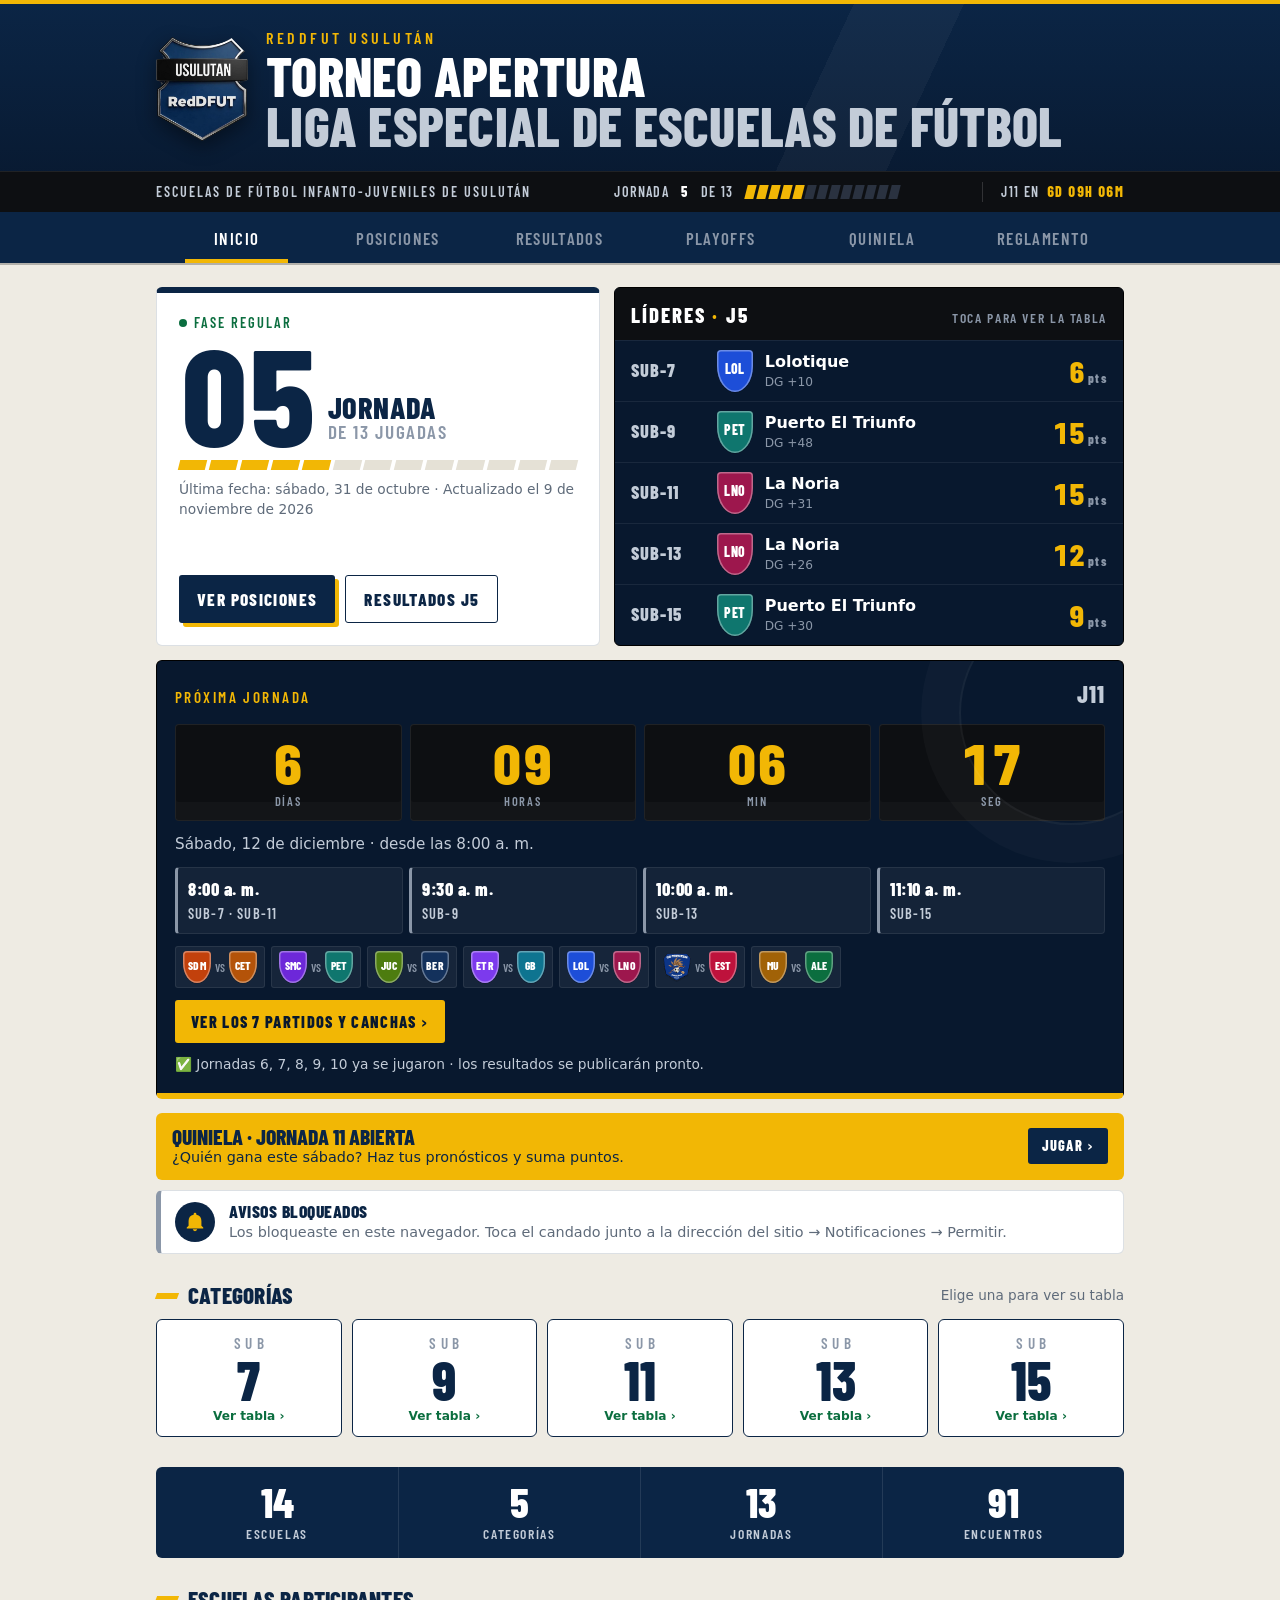
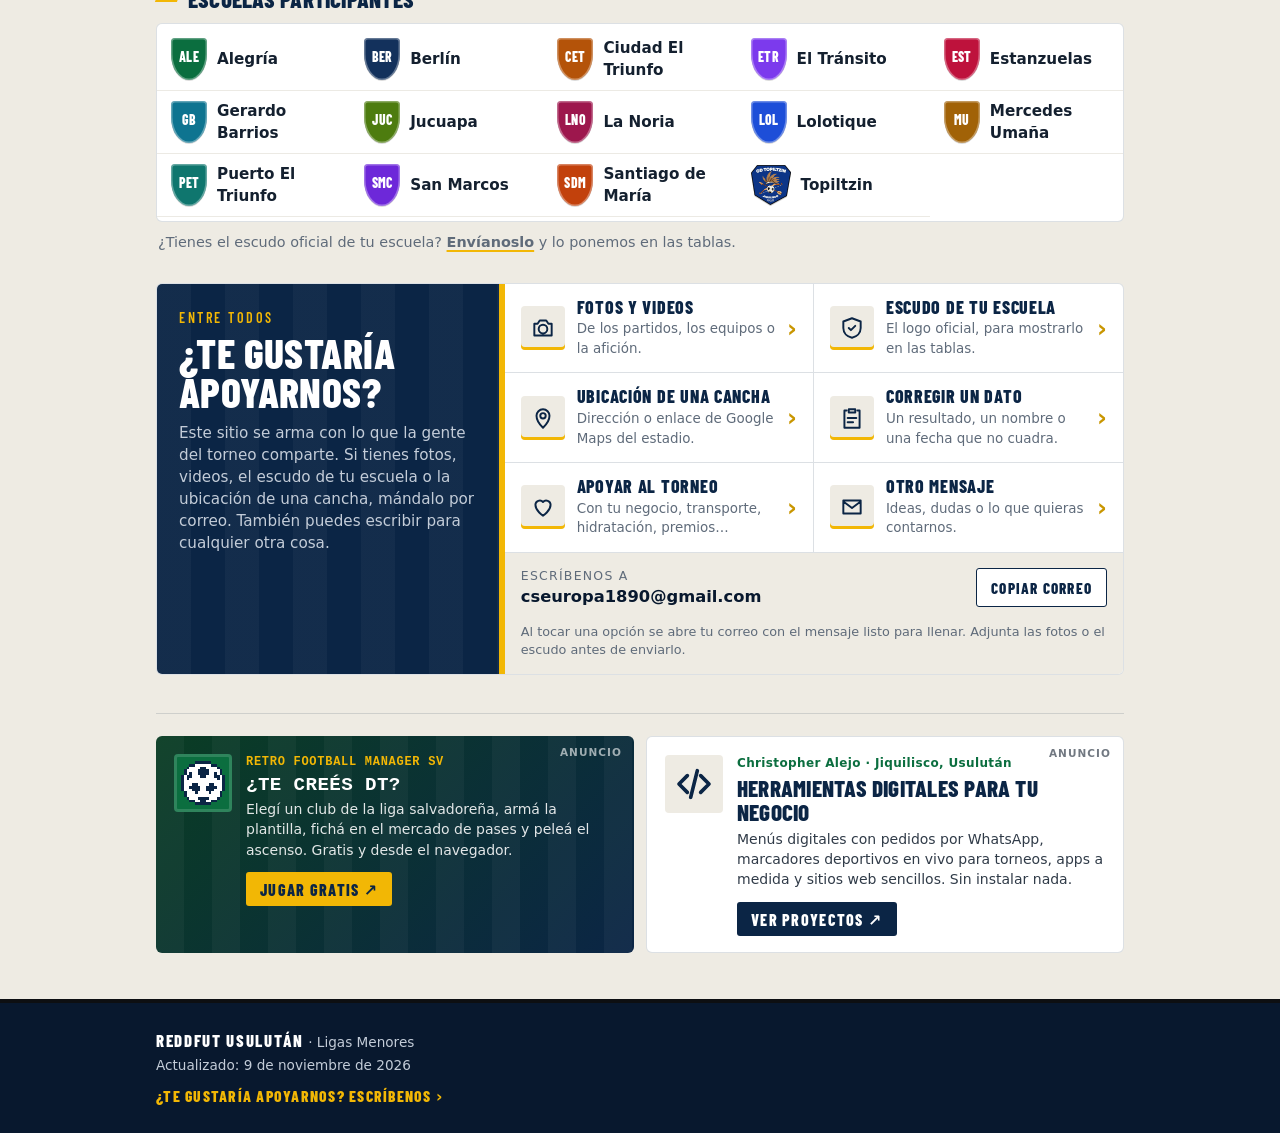
==== commit fce0cea5: "Add files via upload" ====
--- a/index.html
+++ b/index.html
@@ -68,6 +68,7 @@
     <div class="contenedor">
       <p><strong id="pie-org">REDDFUT Usulután</strong> · Ligas Menores</p>
       <p id="pie-act"></p>
+      <p class="pie-apoyo"><a href="#apoyar" data-ir-apoyo>¿Te gustaría apoyarnos? Escríbenos ›</a></p>
     </div>
   </footer>
 
--- a/estilos.css
+++ b/estilos.css
@@ -146,6 +146,12 @@
   box-shadow: inset 0 0 0 1.5px rgba(255,255,255,.35), 0 1px 0 rgba(0,0,0,.15);
 }
 .escudo.grande { width: 36px; height: 42px; font-size: .86rem; }
+.escudo.con-logo {
+  border-radius: 0; padding: 0; box-shadow: none; background-color: transparent;
+  background-repeat: no-repeat; background-position: center; background-size: contain;
+  filter: drop-shadow(0 1px 0 rgba(0,0,0,.18));
+}
+.escudo.con-logo.grande { width: 40px; height: 42px; }
 
 /* ---------- Tabla de posiciones ---------- */
 .tabla-wrap { overflow-x: auto; }
@@ -582,3 +588,136 @@
 @media (prefers-reduced-motion: reduce) {
   *, *::before, *::after { transition: none !important; }
 }
+
+/* ------------------------------------------------------------------ */
+/* Contador hacia la próxima jornada (marcador de estadio)            */
+/* ------------------------------------------------------------------ */
+.cuenta {
+  margin-top: 14px; padding: 16px 18px 18px; border-radius: var(--radio);
+  background: var(--tinta); color: #fff; border: 1px solid #000; border-bottom: 6px solid var(--oro);
+  display: grid; gap: 12px; position: relative; overflow: hidden;
+}
+.cuenta::after { /* líneas de cancha muy tenues */
+  content: ""; position: absolute; right: -60px; top: -60px; width: 220px; height: 220px; border-radius: 50%;
+  border: 2px solid rgba(255,255,255,.06); box-shadow: 0 0 0 38px rgba(255,255,255,.025); pointer-events: none;
+}
+.cuenta-espera { border-bottom-color: var(--verde); }
+.cuenta-cab { display: flex; align-items: baseline; justify-content: space-between; gap: 10px; font-family: var(--titular); text-transform: uppercase; }
+.cuenta-tit { font-weight: 700; letter-spacing: .16em; font-size: .95rem; color: var(--oro); }
+.cuenta-num { font-weight: 800; font-size: 1.5rem; letter-spacing: .04em; color: var(--plata); }
+.cuenta-reloj { display: grid; grid-template-columns: repeat(4, 1fr); gap: 8px; }
+.cuenta-reloj .dig {
+  background: var(--negro); border: 1px solid rgba(255,255,255,.08); border-radius: 4px; padding: 10px 4px 8px; text-align: center;
+  box-shadow: inset 0 -18px 0 rgba(255,255,255,.025);
+}
+.cuenta-reloj b {
+  display: block; font-family: var(--titular); font-weight: 800; font-size: clamp(2.4rem, 11vw, 3.6rem); line-height: .95;
+  color: var(--oro); font-variant-numeric: tabular-nums; letter-spacing: .01em;
+}
+.cuenta-reloj span { font-family: var(--titular); font-weight: 700; text-transform: uppercase; letter-spacing: .14em; font-size: .78rem; color: var(--plata-osc); }
+.cuenta-fecha { margin: 0; font-size: .95rem; color: var(--plata); }
+.cuenta-fecha::first-letter { text-transform: uppercase; }
+.cuenta-cruces { display: flex; flex-wrap: wrap; gap: 6px; }
+.cuenta-cruce {
+  display: inline-flex; align-items: center; gap: 4px; padding: 4px 7px; border-radius: 3px;
+  background: rgba(255,255,255,.06); border: 1px solid rgba(255,255,255,.08);
+}
+.cuenta-cruce i { font-style: normal; font-family: var(--titular); font-weight: 700; font-size: .72rem; color: var(--plata-osc); text-transform: uppercase; }
+.cuenta-ver {
+  justify-self: start; border: 0; background: var(--oro); color: var(--tinta); border-radius: 3px; padding: 10px 16px 9px;
+  font-family: var(--titular); font-weight: 800; font-size: 1.02rem; letter-spacing: .08em; text-transform: uppercase;
+}
+.cuenta-ver:hover { background: #ffc81f; }
+.cuenta-nota { margin: 0; font-size: .86rem; color: var(--plata); }
+.cuenta-vivo { display: flex; align-items: center; gap: 12px; padding: 14px 0 6px; font-family: var(--titular); text-transform: uppercase; }
+.cuenta-vivo b { font-weight: 800; font-size: clamp(1.8rem, 8vw, 2.6rem); letter-spacing: .03em; }
+.cuenta-vivo .punto, .franja-cuenta.vivo i, .mini-cuenta.vivo i {
+  width: 14px; height: 14px; border-radius: 50%; background: #e5372b; flex: none; animation: latido 1.2s ease-in-out infinite;
+}
+@keyframes latido { 0%, 100% { box-shadow: 0 0 0 0 rgba(229,55,43,.6); } 50% { box-shadow: 0 0 0 7px rgba(229,55,43,0); } }
+@media (prefers-reduced-motion: reduce) { .cuenta-vivo .punto, .franja-cuenta.vivo i, .mini-cuenta.vivo i { animation: none; } }
+
+.franja-cuenta { display: inline-flex; align-items: center; gap: 7px; padding-left: 18px; border-left: 1px solid rgba(255,255,255,.15); letter-spacing: .1em; white-space: nowrap; }
+.franja-cuenta b { color: var(--oro); font-weight: 800; font-variant-numeric: tabular-nums; }
+.franja-cuenta.vivo i { width: 9px; height: 9px; }
+@media (max-width: 600px) { .franja-cuenta { padding-left: 0; border-left: 0; } .franja-inner { row-gap: 4px; } }
+
+.mini-cuenta {
+  display: flex; align-items: center; gap: 8px; margin-bottom: 10px; padding: 10px 14px; border-radius: var(--radio);
+  background: var(--tinta); color: var(--plata); font-size: .95rem;
+}
+.mini-cuenta b { color: var(--oro); font-family: var(--titular); font-weight: 800; font-size: 1.15rem; letter-spacing: .04em; font-variant-numeric: tabular-nums; }
+.mini-cuenta.vivo i { width: 10px; height: 10px; }
+
+/* Turnos por categoría dentro del contador */
+.cuenta-turnos { display: grid; grid-template-columns: repeat(auto-fit, minmax(150px, 1fr)); gap: 6px; }
+.turno {
+  display: grid; grid-template-columns: 1fr; gap: 1px; padding: 8px 10px; border-radius: 4px;
+  background: rgba(255,255,255,.05); border: 1px solid rgba(255,255,255,.08); border-left: 3px solid var(--plata-osc);
+}
+.turno .t-hora { font-family: var(--titular); font-weight: 800; font-size: 1.15rem; color: #fff; letter-spacing: .03em; white-space: nowrap; }
+.turno .t-cats { font-family: var(--titular); font-weight: 700; text-transform: uppercase; letter-spacing: .08em; font-size: .9rem; color: var(--plata); }
+.turno .t-est { grid-column: 1 / -1; font-size: .8rem; color: var(--plata-osc); }
+.turno .t-est b { color: var(--oro); font-variant-numeric: tabular-nums; }
+.turno.ya { border-left-color: var(--verde); opacity: .75; }
+.turno.ya .t-est { color: #7fd3a4; }
+.turno.sig { border-left-color: var(--oro); background: rgba(242,183,5,.1); }
+
+/* ------------------------------------------------------------------ */
+/* ¿Te gustaría apoyarnos?                                            */
+/* ------------------------------------------------------------------ */
+.pista-escudo { margin: 10px 2px 0; font-size: .9rem; color: var(--gris); }
+.pista-escudo a, .pie-apoyo a { color: inherit; font-weight: 700; text-decoration: underline; text-decoration-color: var(--oro); text-decoration-thickness: 2px; text-underline-offset: 3px; }
+.pie-apoyo { margin-top: 10px !important; }
+.pie-apoyo a { color: var(--oro); text-decoration: none; font-family: var(--titular); font-weight: 800; letter-spacing: .08em; text-transform: uppercase; font-size: .98rem; }
+
+.apoyo {
+  position: relative; overflow: hidden; scroll-margin-top: 70px;
+  background: var(--blanco); border: 1px solid var(--linea); border-radius: var(--radio);
+  display: grid; grid-template-columns: 1fr; gap: 0;
+}
+@media (min-width: 860px) { .apoyo { grid-template-columns: minmax(260px, .9fr) 1.6fr; } }
+.apoyo-cab {
+  position: relative; padding: 22px 22px 20px; background: var(--azul); color: #fff;
+  background-image: repeating-linear-gradient(90deg, rgba(255,255,255,.035) 0 34px, transparent 34px 68px);
+}
+.apoyo-cab::after { /* cinta dorada, como la del escudo */
+  content: ""; position: absolute; left: 0; right: 0; bottom: 0; height: 6px; background: var(--oro);
+}
+@media (min-width: 860px) { .apoyo-cab { grid-row: span 3; } .apoyo-cab::after { left: auto; top: 0; width: 6px; height: auto; } }
+.apoyo-sobre { font-family: var(--titular); font-weight: 700; letter-spacing: .18em; text-transform: uppercase; font-size: .88rem; color: var(--oro); }
+.apoyo-cab h3 {
+  margin: 4px 0 10px; font-family: var(--titular); font-weight: 800; text-transform: uppercase;
+  font-size: clamp(2rem, 8vw, 2.6rem); line-height: .95; letter-spacing: .01em;
+}
+.apoyo-cab p { margin: 0; color: var(--plata); font-size: .95rem; }
+
+.apoyo-lista { display: grid; grid-template-columns: 1fr; }
+@media (min-width: 560px) { .apoyo-lista { grid-template-columns: 1fr 1fr; } }
+.apoyo-op {
+  display: grid; grid-template-columns: auto 1fr auto; align-items: center; gap: 12px;
+  padding: 14px 16px; color: inherit; text-decoration: none;
+  border-bottom: 1px solid var(--linea); transition: background .12s;
+}
+@media (min-width: 560px) { .apoyo-op:nth-child(odd) { border-right: 1px solid var(--linea); } }
+.apoyo-op:hover, .apoyo-op:focus-visible { background: #f7f5ef; }
+.apoyo-ico {
+  width: 44px; height: 44px; display: grid; place-items: center; border-radius: 4px;
+  background: var(--papel); color: var(--azul); box-shadow: inset 0 -3px 0 var(--oro);
+}
+.apoyo-txt b { display: block; font-family: var(--titular); font-weight: 800; text-transform: uppercase; letter-spacing: .04em; font-size: 1.12rem; color: var(--azul); line-height: 1.1; }
+.apoyo-txt small { display: block; color: var(--gris); font-size: .84rem; margin-top: 2px; }
+.apoyo-ir { font-family: var(--titular); font-weight: 800; font-size: 1.5rem; color: var(--oro-osc); }
+
+.apoyo-correo {
+  display: flex; align-items: center; justify-content: space-between; gap: 10px 14px; flex-wrap: wrap;
+  padding: 14px 16px; background: var(--papel);
+}
+.apoyo-correo-txt small { display: block; font-size: .78rem; color: var(--gris); text-transform: uppercase; letter-spacing: .1em; }
+.apoyo-correo-txt b { font-size: 1.02rem; color: var(--tinta); word-break: break-all; }
+.apoyo-copiar {
+  border: 1.5px solid var(--azul); background: var(--blanco); color: var(--azul); border-radius: 3px; padding: 8px 14px 7px;
+  font-family: var(--titular); font-weight: 800; letter-spacing: .08em; text-transform: uppercase; font-size: .95rem;
+}
+.apoyo-copiar.ok { background: var(--verde); border-color: var(--verde); color: #fff; }
+.apoyo-nota { margin: 0; padding: 0 16px 14px; background: var(--papel); font-size: .8rem; color: var(--gris); }
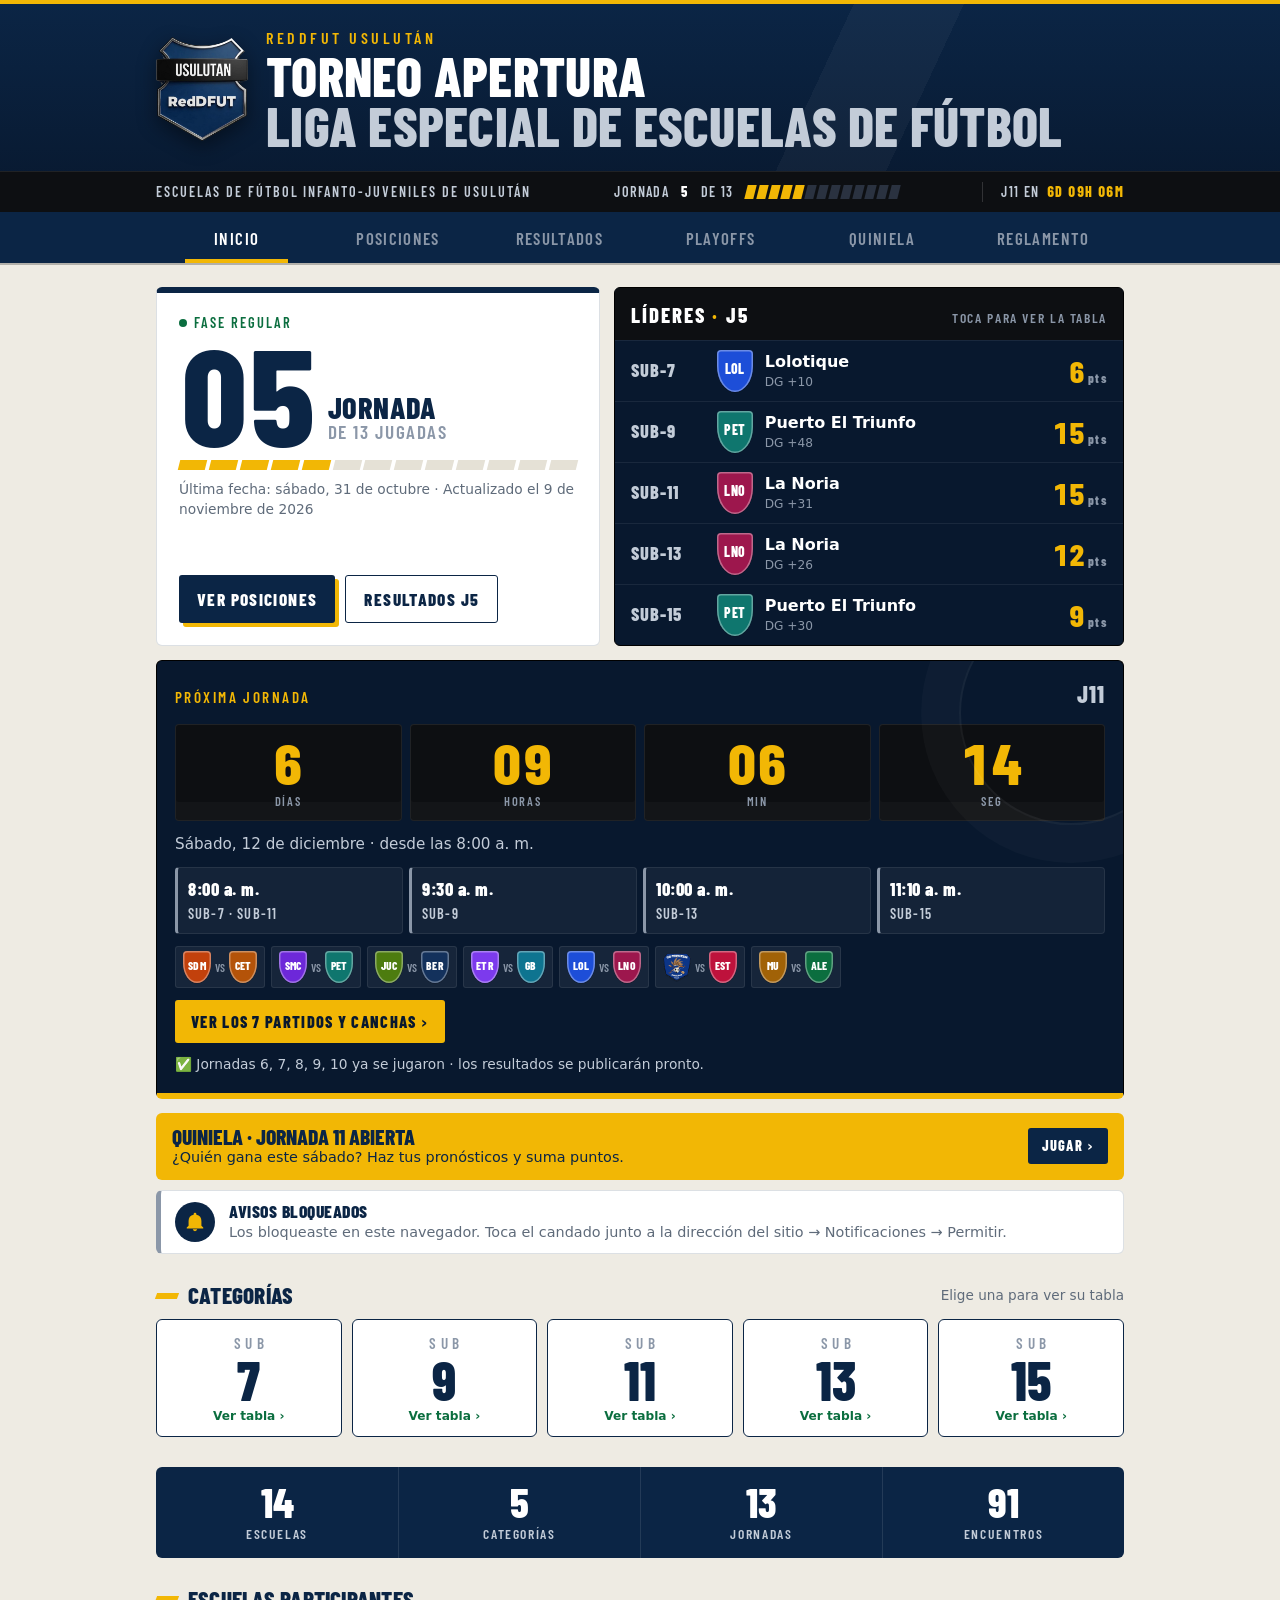
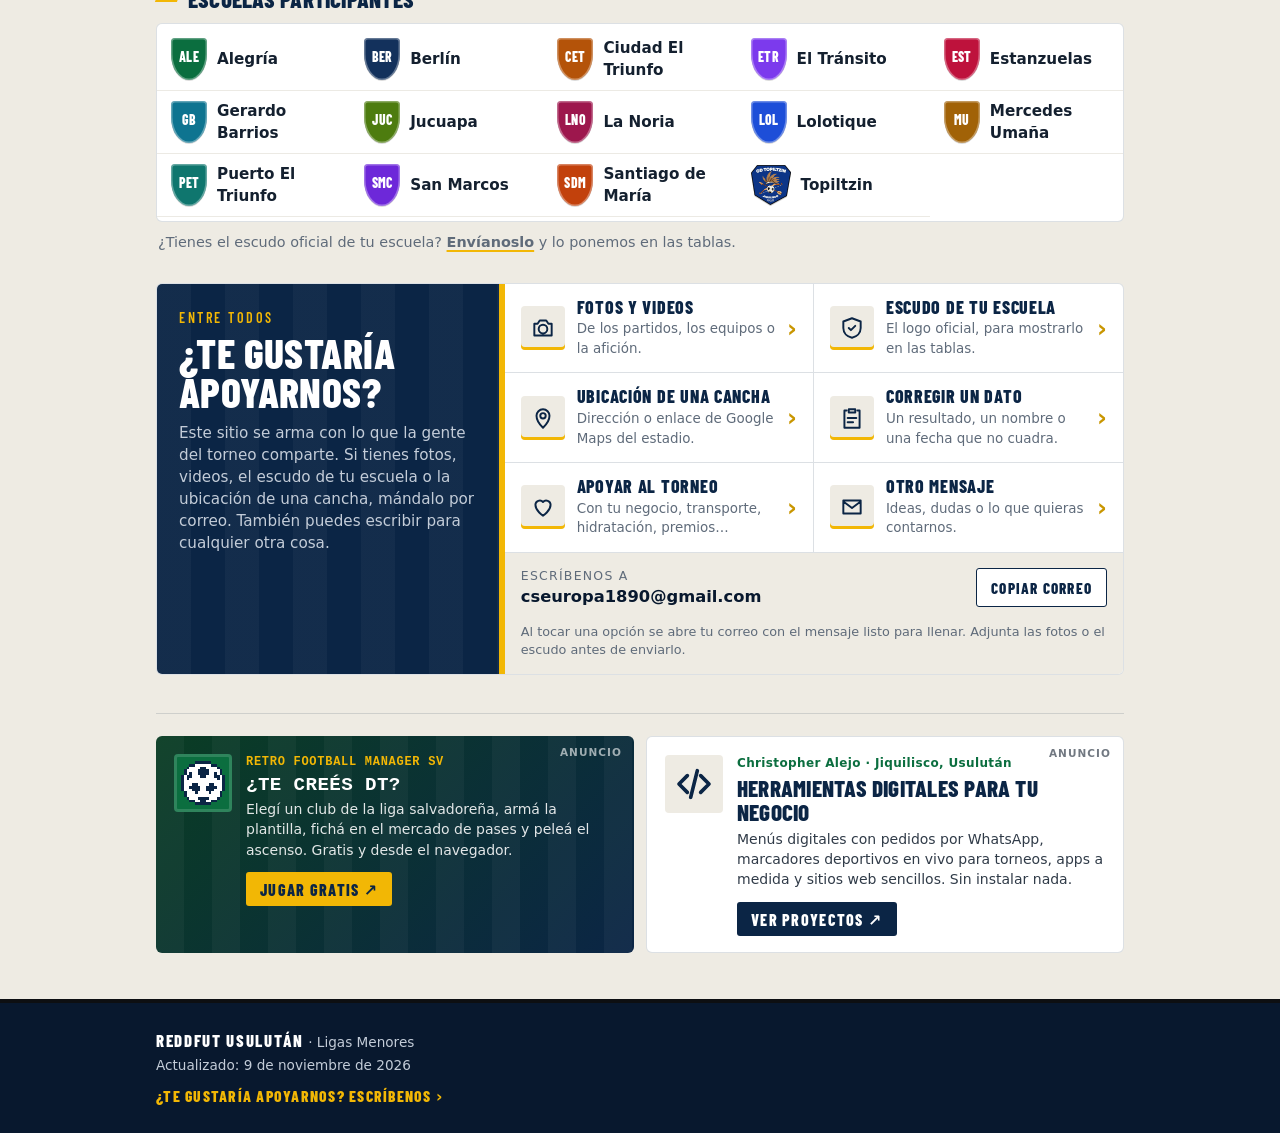
==== commit e7d3e93a: "Add files via upload" ====
--- a/index.html
+++ b/index.html
@@ -25,6 +25,11 @@
   <link rel="stylesheet" href="estilos.css">
 </head>
 <body>
+  <!-- Cortina de transición entre pestañas (invisible hasta que se cambia de sección) -->
+  <div id="wipe-overlay" class="wipe-container" aria-hidden="true">
+    <div class="wipe-bars"><span class="bar"></span><span class="bar"></span><span class="bar"></span><span class="bar"></span><span class="bar"></span></div>
+    <div class="wipe-label"><small id="wipe-org">REDDFUT Usulután</small><h2 id="wipe-title">Inicio</h2></div>
+  </div>
   <header class="cabecera">
     <div class="contenedor cabecera-inner">
       <div class="logo">
--- a/estilos.css
+++ b/estilos.css
@@ -721,3 +721,47 @@
 }
 .apoyo-copiar.ok { background: var(--verde); border-color: var(--verde); color: #fff; }
 .apoyo-nota { margin: 0; padding: 0 16px 14px; background: var(--papel); font-size: .8rem; color: var(--gris); }
+
+/* ------------------------------------------------------------------ */
+/* Cortina "wipe" entre pestañas                                      */
+/* ------------------------------------------------------------------ */
+.wipe-container {
+  position: fixed; inset: 0; z-index: 9999;
+  display: grid; place-items: center;
+  visibility: hidden; pointer-events: none;
+}
+.wipe-container.is-active { visibility: visible; pointer-events: auto; }   /* bloquea toques mientras anima */
+.wipe-bars { position: absolute; inset: 0; display: flex; }
+.wipe-bars .bar {
+  flex: 1; background-color: var(--azul);
+  transform: scaleY(0); transform-origin: bottom;
+  transition: transform .4s cubic-bezier(.8, 0, .2, 1);
+  will-change: transform;
+}
+.wipe-bars .bar:nth-child(even) { background-color: var(--oro); }
+/* escalonadas: entran y salen una tras otra, de izquierda a derecha */
+.wipe-bars .bar:nth-child(2) { transition-delay: .03s; }
+.wipe-bars .bar:nth-child(3) { transition-delay: .06s; }
+.wipe-bars .bar:nth-child(4) { transition-delay: .09s; }
+.wipe-bars .bar:nth-child(5) { transition-delay: .12s; }
+
+.wipe-label {
+  position: relative; z-index: 10; text-align: center;
+  padding: 14px 26px 12px; background: var(--tinta); color: #fff;
+  border-bottom: 6px solid var(--oro); box-shadow: 8px 8px 0 rgba(0,0,0,.25);
+  opacity: 0; transform: scale(.8);
+  transition: opacity .25s ease-out, transform .25s ease-out;
+}
+.wipe-label small {
+  display: block; font-family: var(--titular); font-weight: 700; text-transform: uppercase;
+  letter-spacing: .2em; font-size: .85rem; color: var(--oro);
+}
+.wipe-label h2 {
+  margin: 2px 0 0; font-family: var(--titular); font-weight: 800; text-transform: uppercase;
+  font-size: clamp(2.4rem, 11vw, 4.2rem); line-height: .95; letter-spacing: .02em;
+}
+.wipe-container.cover .bar { transform: scaleY(1); }
+.wipe-container.cover .wipe-label { opacity: 1; transform: scale(1); transition-delay: .2s; }
+.wipe-container.leave .bar { transform-origin: top; transform: scaleY(0); }
+.wipe-container.leave .wipe-label { opacity: 0; transform: scale(.8); transition-delay: 0s; }
+@media (prefers-reduced-motion: reduce) { .wipe-container { display: none; } }
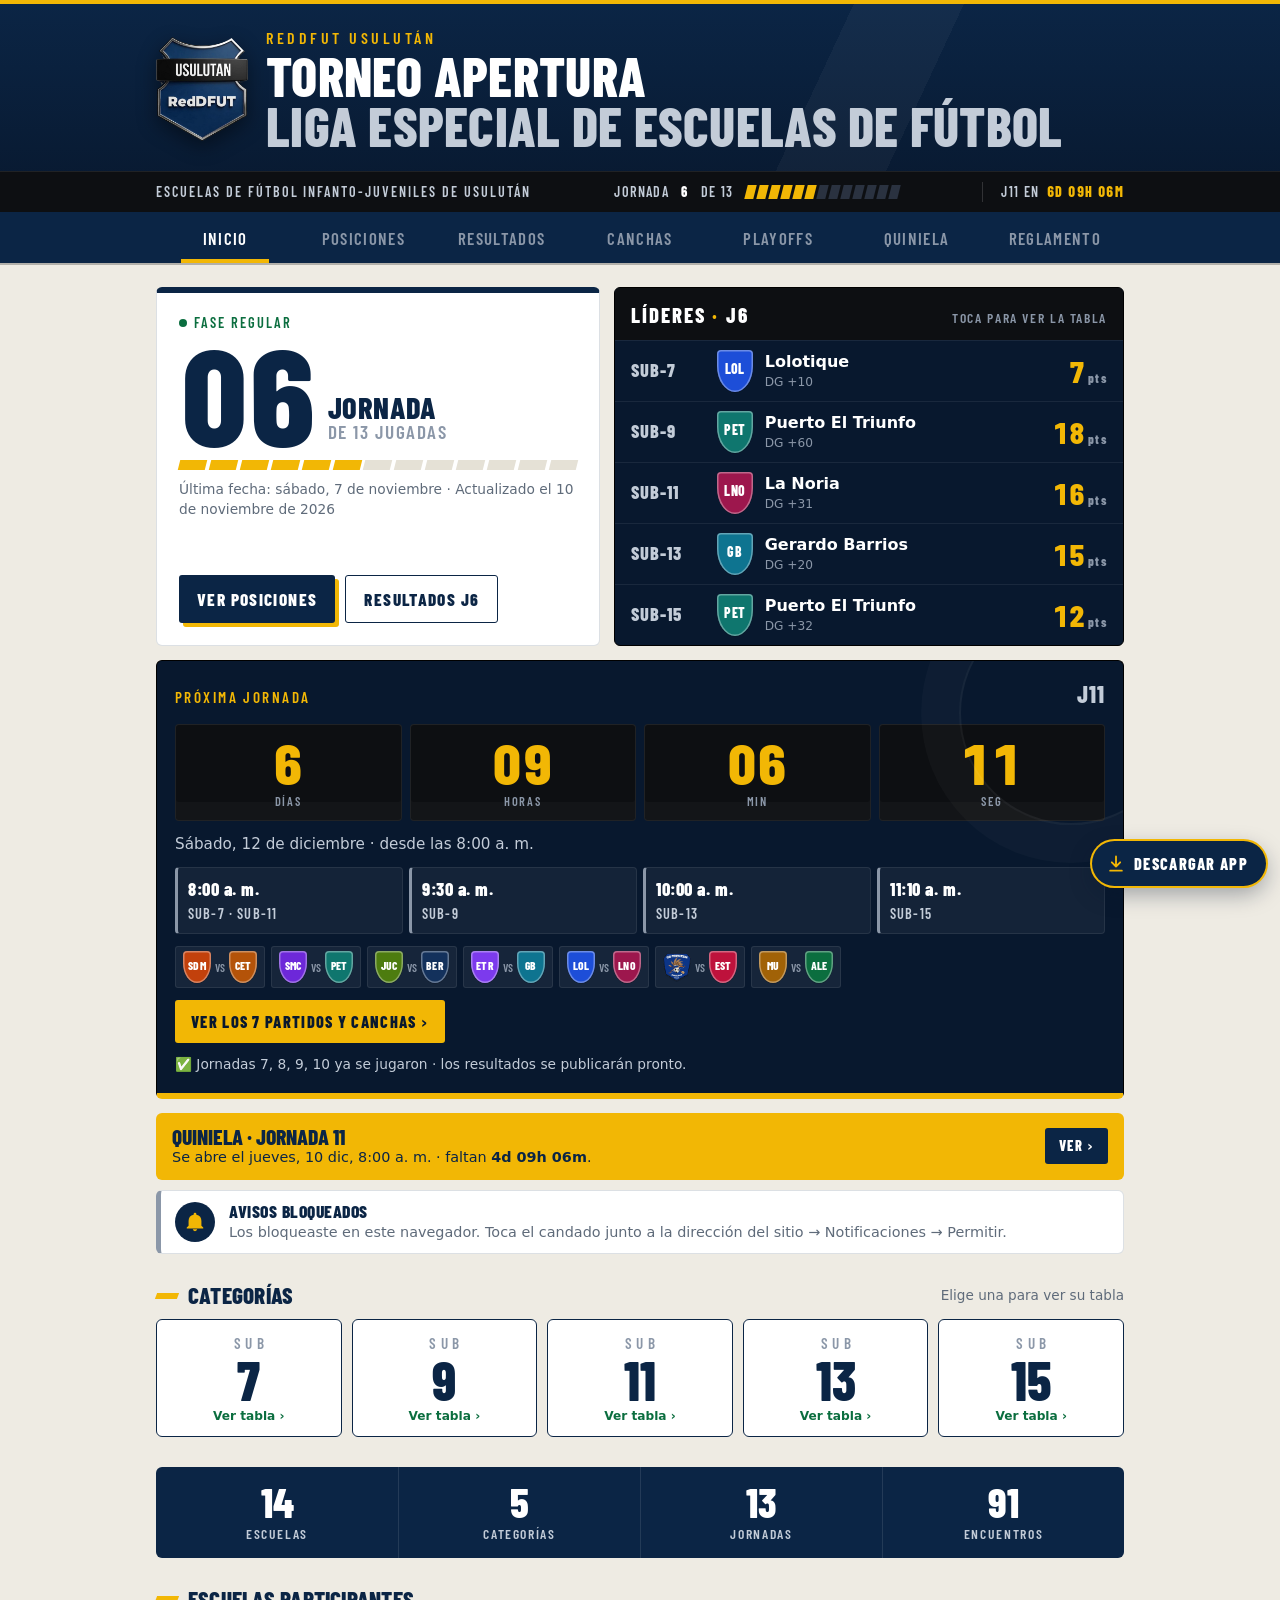
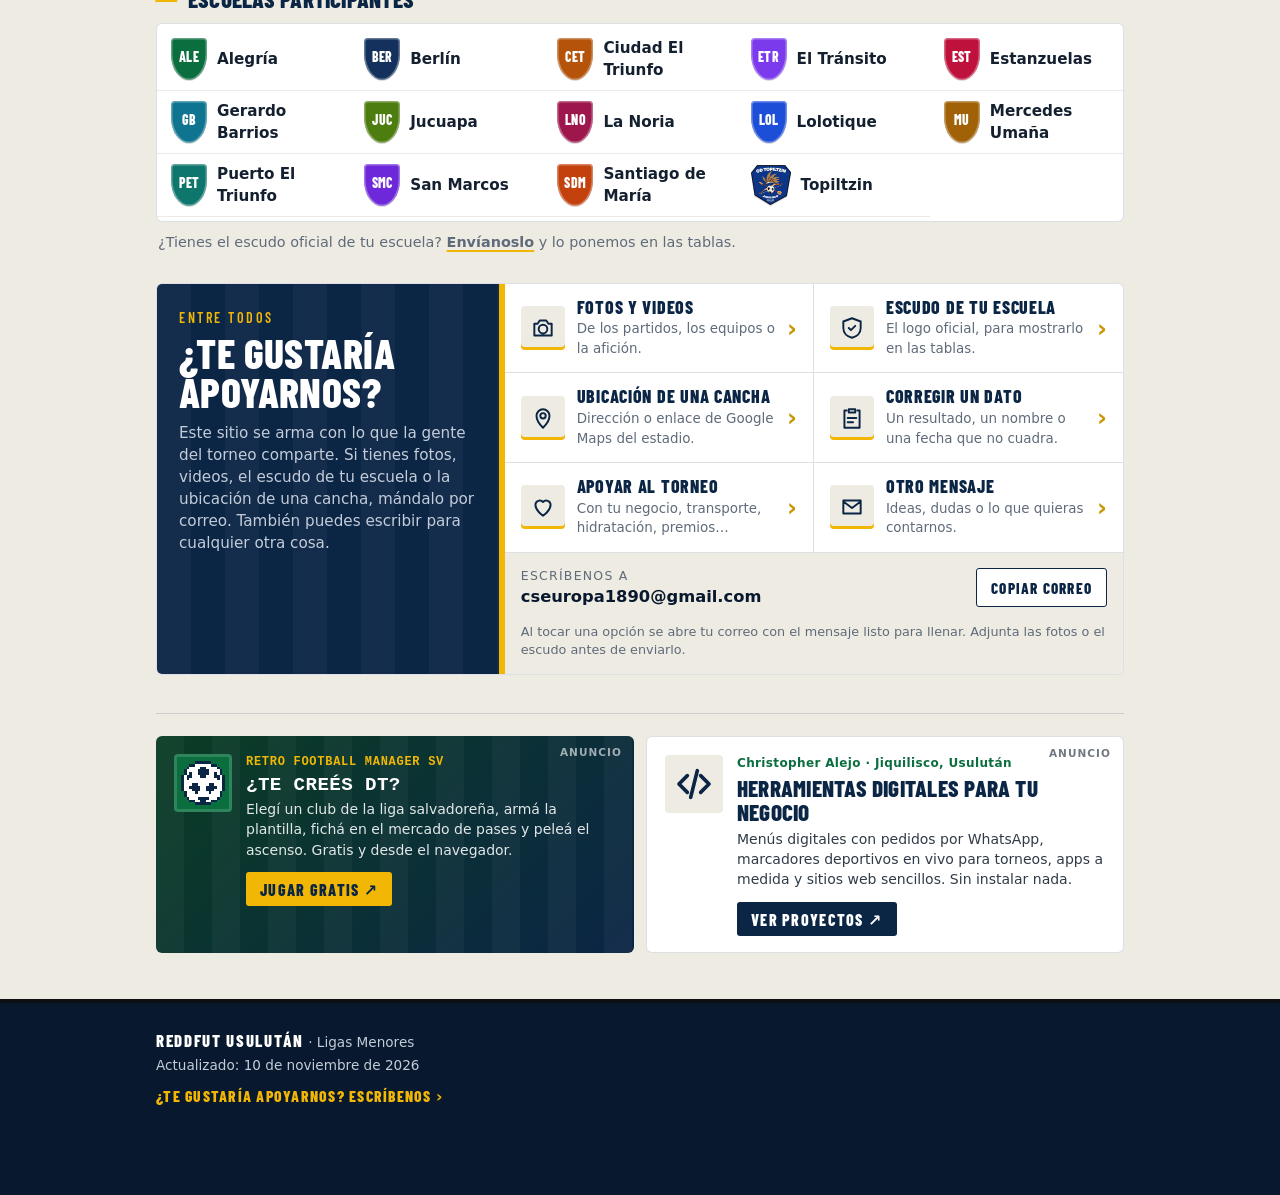
==== commit 9c47e3e0: "Add files via upload" ====
--- a/index.html
+++ b/index.html
@@ -54,6 +54,7 @@
           <button role="tab" data-tab="inicio">Inicio</button>
           <button role="tab" data-tab="posiciones">Posiciones</button>
           <button role="tab" data-tab="resultados">Resultados</button>
+          <button role="tab" data-tab="canchas">Canchas</button>
           <button role="tab" data-tab="playoffs">Playoffs</button>
           <button role="tab" data-tab="quiniela" id="tab-quiniela" hidden>Quiniela</button>
           <button role="tab" data-tab="reglamento">Reglamento</button>
--- a/estilos.css
+++ b/estilos.css
@@ -765,3 +765,193 @@
 .wipe-container.leave .bar { transform-origin: top; transform: scaleY(0); }
 .wipe-container.leave .wipe-label { opacity: 0; transform: scale(.8); transition-delay: 0s; }
 @media (prefers-reduced-motion: reduce) { .wipe-container { display: none; } }
+
+/* ------------------------------------------------------------------ */
+/* Botón fijo "Descargar app" (siempre visible, no se mueve)          */
+/* ------------------------------------------------------------------ */
+.boton-app {
+  position: fixed; z-index: 60;
+  right: max(14px, env(safe-area-inset-right)); bottom: max(14px, env(safe-area-inset-bottom));
+  display: inline-flex; align-items: center; gap: 8px;
+  border: 0; border-radius: 999px; padding: 11px 18px 10px 14px;
+  background: var(--azul); color: #fff;
+  font-family: var(--titular); font-weight: 800; font-size: 1.02rem; letter-spacing: .08em; text-transform: uppercase;
+  box-shadow: 0 0 0 2px var(--oro), 0 8px 22px rgba(8, 24, 46, .35);
+}
+.boton-app svg { color: var(--oro); flex: none; }
+.boton-app:hover { background: var(--azul-2); }
+.boton-app:active { transform: translateY(1px); }
+body.con-boton-app .pie { padding-bottom: 84px; }      /* el botón nunca tapa el pie */
+body.hoja-abierta { overflow: hidden; }
+
+.hoja-app {
+  position: fixed; inset: 0; z-index: 10000;
+  background: rgba(8, 24, 46, .55); display: flex; align-items: flex-end; justify-content: center;
+  opacity: 0; transition: opacity .2s ease;
+}
+.hoja-app.visible { opacity: 1; }
+.hoja-app[hidden] { display: none !important; }
+.ha-caja {
+  position: relative; width: min(520px, 100%); max-height: 88vh; overflow: auto;
+  background: var(--blanco); border-radius: 12px 12px 0 0; border-top: 6px solid var(--oro);
+  padding: 20px 20px calc(20px + env(safe-area-inset-bottom));
+  transform: translateY(24px); transition: transform .2s ease;
+}
+.hoja-app.visible .ha-caja { transform: none; }
+@media (min-width: 640px) { .hoja-app { align-items: center; } .ha-caja { border-radius: var(--radio); } }
+.ha-cerrar { position: absolute; top: 10px; right: 10px; width: 38px; height: 38px; border: 0; border-radius: 50%; background: var(--papel); color: var(--azul); font-size: 1.05rem; font-weight: 800; }
+.ha-sobre { font-family: var(--titular); font-weight: 700; letter-spacing: .18em; text-transform: uppercase; font-size: .85rem; color: var(--oro-osc); }
+.ha-caja h2 { margin: 2px 0 6px; font-family: var(--titular); font-weight: 800; text-transform: uppercase; font-size: 2rem; line-height: 1; color: var(--azul); }
+.ha-msg { background: var(--verde-claro); color: var(--verde); font-weight: 700; padding: 8px 12px; border-radius: var(--radio); margin: 8px 0; }
+.ha-sec { padding: 12px 0; border-top: 1px solid var(--linea); }
+.ha-sec:first-of-type { border-top: 0; }
+.ha-sec h3 { margin: 0 0 4px; font-family: var(--titular); font-weight: 800; text-transform: uppercase; letter-spacing: .04em; font-size: 1.15rem; color: var(--azul); }
+.ha-sec p { margin: 0 0 10px; color: #2b3644; font-size: .93rem; }
+.ha-estado { display: inline-block; font-family: var(--titular); font-weight: 800; text-transform: uppercase; letter-spacing: .06em; font-size: 1.05rem; padding: 4px 10px 3px; border-radius: 3px; margin-bottom: 6px; }
+.ha-estado.ok { background: var(--verde); color: #fff; }
+.ha-pasos { margin: 0; padding-left: 22px; font-size: .93rem; color: #2b3644; }
+.ha-pasos li { margin: 4px 0; }
+.ha-btn {
+  display: inline-flex; align-items: center; gap: 8px; border: 0; border-radius: 3px; padding: 11px 18px 10px; text-decoration: none;
+  background: var(--azul); color: #fff; box-shadow: 4px 4px 0 var(--oro);
+  font-family: var(--titular); font-weight: 800; font-size: 1.05rem; letter-spacing: .08em; text-transform: uppercase;
+}
+.ha-btn.sec { background: transparent; color: var(--azul); border: 1.5px solid var(--azul); box-shadow: none; }
+
+/* ------------------------------------------------------------------ */
+/* Quiniela: hasta 2 partidos por categoría                           */
+/* ------------------------------------------------------------------ */
+.q-chips { display: flex; gap: 6px; overflow-x: auto; padding-bottom: 4px; margin-bottom: 10px; scrollbar-width: none; }
+.q-chips::-webkit-scrollbar { display: none; }
+.q-chip {
+  flex: 1 0 auto; display: flex; flex-direction: column; align-items: center; gap: 0; min-width: 64px;
+  border: 1.5px solid var(--azul); background: var(--blanco); color: var(--azul); border-radius: 3px; padding: 6px 10px 5px;
+}
+.q-chip b { font-family: var(--titular); font-weight: 800; font-size: 1.05rem; text-transform: uppercase; letter-spacing: .04em; }
+.q-chip span { font-size: .78rem; font-weight: 700; color: var(--gris); }
+.q-chip.completa span { color: var(--verde); }
+.q-chip.completa span::before { content: "✓ "; }
+.q-chip[aria-pressed="true"] { background: var(--azul); color: #fff; box-shadow: 3px 3px 0 var(--oro); }
+.q-chip[aria-pressed="true"] span { color: var(--plata); }
+.q-panel { overflow: hidden; }
+.q-panel-cab { display: flex; justify-content: space-between; align-items: baseline; gap: 6px 12px; flex-wrap: wrap; padding: 10px 14px; background: var(--tinta); color: var(--plata); }
+.q-panel-cab b { font-family: var(--titular); font-weight: 800; font-size: 1.3rem; text-transform: uppercase; color: var(--oro); letter-spacing: .04em; }
+.q-panel-cab span { font-size: .86rem; }
+.q-aviso-pick { margin: 0; padding: 9px 14px; background: #fff6d6; color: #6b4e00; font-size: .88rem; font-weight: 600; border-bottom: 1px solid #f1df9c; }
+.q-m { padding: 10px 14px; border-bottom: 1px solid #eceae4; display: grid; gap: 8px; }
+.q-m:last-child { border-bottom: 0; }
+.q-m.elegido { background: #f4f8fd; box-shadow: inset 4px 0 0 var(--oro); }
+.q-m.lleno { opacity: .5; }
+.q-m-eq { display: grid; grid-template-columns: auto 1fr auto 1fr auto; align-items: center; gap: 8px; font-size: .92rem; line-height: 1.15; }
+.q-m-eq b.v { text-align: right; }
+.q-m-eq i { font-style: normal; font-family: var(--titular); font-weight: 800; color: var(--plata-osc); text-transform: uppercase; font-size: .8rem; }
+.q-m-ops { display: grid; grid-template-columns: 1fr 1fr 1fr; gap: 6px; }
+.q-op[data-lleno] { cursor: not-allowed; }
+.q-total { margin: 8px 2px 0; font-size: .9rem; color: var(--gris); }
+.q-total b { color: var(--azul); }
+.q-proxima b { display: block; }
+.q-falta { display: inline-block; margin-top: 4px; font-weight: 700; color: var(--azul); }
+.q-promo .q-cuenta { font-variant-numeric: tabular-nums; font-weight: 800; white-space: nowrap; }
+.boton-app .corto { display: none; }
+@media (max-width: 600px) {
+  .boton-app { padding: 10px 14px 9px 11px; font-size: .95rem; }
+  .boton-app .largo { display: none; } .boton-app .corto { display: inline; }
+}
+
+/* Código QR para mostrar la app a otra persona (funciona sin internet) */
+.qr-caja { position: relative; display: block; background: #fff; line-height: 0; }
+.qr-caja svg { display: block; width: 100%; height: auto; }
+.qr-logo { position: absolute; display: flex; align-items: center; justify-content: center; background: #fff; border-radius: 6%; }
+.qr-logo img { max-width: 88%; max-height: 88%; width: auto; height: auto; }
+.ha-qr-fila { display: grid; grid-template-columns: 136px 1fr; gap: 14px; align-items: center; margin: 6px 0 10px; }
+.ha-qr-fila p { margin: 0 0 6px; }
+.ha-qr-toque { padding: 0; border: 3px solid var(--azul); border-radius: 4px; background: #fff; box-shadow: 4px 4px 0 var(--oro); cursor: zoom-in; }
+.ha-nota { font-size: .84rem !important; color: var(--verde) !important; font-weight: 700; }
+.ha-botones { display: flex; flex-wrap: wrap; gap: 10px; }
+.ha-caja-qr { text-align: center; background: var(--azul); border-top-color: var(--oro); }
+.ha-caja-qr .ha-sobre { color: var(--oro); }
+.ha-caja-qr h2 { color: #fff; margin: 4px 30px 16px; }
+.ha-caja-qr .qr-caja.grande { width: min(100%, 62vh, 380px); margin: 0 auto; border: 4px solid var(--oro); border-radius: 4px; }
+.ha-caja-qr .ha-qr-pie { color: #dfe6ef; margin: 14px 0 16px; font-size: 1rem; }
+.ha-caja-qr .ha-qr-pie b { color: var(--oro); }
+.ha-caja-qr .ha-btn.sec { color: #fff; border-color: #fff; }
+.ha-caja-qr .ha-cerrar { background: rgba(255,255,255,.14); color: #fff; }
+@media (max-width: 360px) { .ha-qr-fila { grid-template-columns: 112px 1fr; gap: 10px; } }
+.ha-caja-qr h2 { font-size: clamp(1.5rem, 6.4vw, 2rem); }
+
+/* ------------------------------------------------------------------ */
+/* Pestañas: con 7 secciones, en celular se deslizan de lado          */
+/* ------------------------------------------------------------------ */
+@media (max-width: 760px) {
+  .tabs, .tabs.con-6 { display: flex; overflow-x: auto; scrollbar-width: none; -webkit-overflow-scrolling: touch; scroll-snap-type: x proximity;
+    mask-image: linear-gradient(90deg, #000 88%, transparent); -webkit-mask-image: linear-gradient(90deg, #000 88%, transparent); }
+  .tabs::-webkit-scrollbar { display: none; }
+  .tabs button, .tabs.con-6 button { flex: 0 0 auto; padding: 13px 13px 11px; font-size: .9rem; letter-spacing: .05em; scroll-snap-align: start; }
+  .tabs button:last-child { margin-right: 28px; }
+}
+
+/* ------------------------------------------------------------------ */
+/* Canchas y estadios                                                 */
+/* ------------------------------------------------------------------ */
+.canchas-grid { display: grid; gap: 16px; }
+@media (min-width: 900px) {
+  .canchas-grid { grid-template-columns: minmax(0, 1.05fr) minmax(0, 1fr); align-items: start; }
+  .canchas-mapa { position: sticky; top: 64px; }
+}
+.mapa { margin: 0; padding: 0; overflow: hidden; background: var(--tinta); border-top: 5px solid var(--oro); }
+.mapa svg { display: block; width: 100%; height: auto; }
+.m-mar { fill: #0a1f3a; }
+.m-ola { stroke: rgba(255,255,255,.05); stroke-width: 1.4; }
+.m-otro { fill: #12294a; stroke: rgba(195,204,216,.22); stroke-width: 1.5; }
+.m-dep { stroke-width: 2.5; stroke-linejoin: round; }
+.m-usu { fill: #1b3d6b; stroke: var(--oro); }
+.m-smi { fill: #142f55; stroke: rgba(242,183,5,.55); stroke-dasharray: 7 5; }
+.m-nom { font-family: var(--titular); font-weight: 800; font-size: 34px; letter-spacing: .3em; fill: rgba(255,255,255,.17); }
+.m-nom.chico { font-size: 22px; }
+.m-mar-t { font-family: var(--titular); font-weight: 700; font-size: 22px; letter-spacing: .5em; fill: rgba(195,204,216,.35); }
+.m-punto { cursor: pointer; }
+.m-halo { fill: transparent; }
+.m-dot { fill: var(--c); stroke: #fff; stroke-width: 5; transition: r .15s; }
+.m-punto.aprox .m-dot { stroke-dasharray: 7 4.5; }
+.m-etq { font-family: var(--titular); font-weight: 800; font-size: 36px; letter-spacing: .04em; fill: #fff;
+  paint-order: stroke; stroke: #0a1f3a; stroke-width: 8px; stroke-linejoin: round; }
+.m-punto:hover .m-dot, .m-punto:focus-visible .m-dot { r: 18; }
+.m-punto.sel .m-dot { r: 19; stroke: var(--oro); stroke-dasharray: none; }
+.m-punto.sel .m-halo { fill: rgba(242,183,5,.22); stroke: var(--oro); stroke-width: 2; animation: m-pulso 1.6s ease-out infinite; transform-box: fill-box; transform-origin: center; }
+.m-punto.sel .m-etq { fill: var(--oro); }
+@keyframes m-pulso { from { transform: scale(.6); opacity: 1; } to { transform: scale(1.5); opacity: 0; } }
+@media (prefers-reduced-motion: reduce) { .m-punto.sel .m-halo { animation: none; } }
+.mapa figcaption { display: flex; flex-wrap: wrap; gap: 6px 16px; padding: 9px 14px 10px; font-size: .8rem; color: var(--plata); background: rgba(0,0,0,.2); }
+.mapa figcaption span { display: inline-flex; align-items: center; gap: 6px; }
+.m-ley { width: 12px; height: 12px; border-radius: 50%; background: var(--oro); border: 2px solid #fff; display: inline-block; }
+.m-ley.aprox { background: transparent; border-style: dashed; }
+.canchas-ayuda { margin: 8px 2px 0; font-size: .84rem; color: var(--gris); }
+.canchas-lista { display: grid; gap: 12px; }
+.cancha { padding: 14px 16px 12px; border-left: 4px solid transparent; scroll-margin-top: 80px; transition: border-color .2s, box-shadow .2s; }
+.cancha.sel { border-left-color: var(--oro); box-shadow: 0 0 0 2px rgba(242,183,5,.45), 0 6px 18px rgba(11,37,69,.12); }
+.cancha-cab { display: flex; gap: 12px; align-items: center; }
+.cancha-cab .escudo { flex: none; }
+.cancha-local { font-family: var(--titular); font-weight: 700; font-size: .8rem; letter-spacing: .14em; text-transform: uppercase; color: var(--oro-osc); }
+.cancha h3 { margin: 1px 0 2px; font-family: var(--titular); font-weight: 800; font-size: 1.35rem; line-height: 1.05; text-transform: uppercase; color: var(--azul); }
+.cancha-lugar { font-size: .88rem; color: var(--gris); }
+.cancha-datos { display: grid; grid-template-columns: repeat(auto-fit, minmax(120px, 1fr)); gap: 0; margin: 12px 0 0; background: #f7f5f0; border: 1px solid var(--linea); border-radius: 4px; overflow: hidden; }
+.cancha-datos div { padding: 7px 10px 6px; box-shadow: inset -1px -1px 0 var(--linea); }
+.cancha-datos dt { font-family: var(--titular); font-weight: 700; font-size: .74rem; letter-spacing: .12em; text-transform: uppercase; color: var(--gris); }
+.cancha-datos dd { margin: 1px 0 0; font-weight: 700; font-size: .92rem; color: var(--tinta); }
+.cancha-det { margin: 10px 0 0; font-size: .92rem; color: #2b3644; }
+.cancha-prox { display: flex; flex-wrap: wrap; align-items: center; gap: 4px 10px; margin-top: 10px; padding: 8px 10px; border-radius: 4px; background: var(--azul); color: #fff; font-size: .86rem; }
+.cancha-prox > span:first-child { font-family: var(--titular); font-weight: 700; letter-spacing: .1em; text-transform: uppercase; color: var(--oro); font-size: .78rem; }
+.cancha-prox b { font-family: var(--titular); letter-spacing: .04em; text-transform: uppercase; }
+.cancha-prox .cruce { display: inline-flex; align-items: center; gap: 6px; }
+.cancha-prox .cruce i { color: var(--plata-osc); font-style: normal; font-size: .78rem; }
+.cancha-prox .escudo { width: 24px; height: 27px; font-size: .5rem; }
+.cancha-pie { display: flex; flex-wrap: wrap; align-items: center; gap: 8px 10px; margin-top: 12px; }
+.cancha-btn { display: inline-flex; align-items: center; border: 1.5px solid var(--azul); background: var(--azul); color: #fff; border-radius: 3px; padding: 6px 12px 5px;
+  font-family: var(--titular); font-weight: 800; font-size: .9rem; letter-spacing: .07em; text-transform: uppercase; text-decoration: none; cursor: pointer; }
+.cancha-btn.sec { background: transparent; color: var(--azul); }
+.cancha-ubic { flex-basis: 100%; font-size: .76rem; color: var(--gris); }
+.cancha-ubic.ok::before { content: "● "; color: var(--verde); }
+.canchas-nota { margin: 16px 2px 4px; font-size: .84rem; color: var(--gris); }
+.canchas-nota a { color: var(--azul); font-weight: 700; }
+.ir-cancha { border: 0; background: none; padding: 0; font: inherit; color: inherit; cursor: pointer; text-decoration: underline; text-decoration-color: rgba(201,150,0,.6); text-underline-offset: 3px; }
+.ir-cancha:hover { color: var(--azul); }
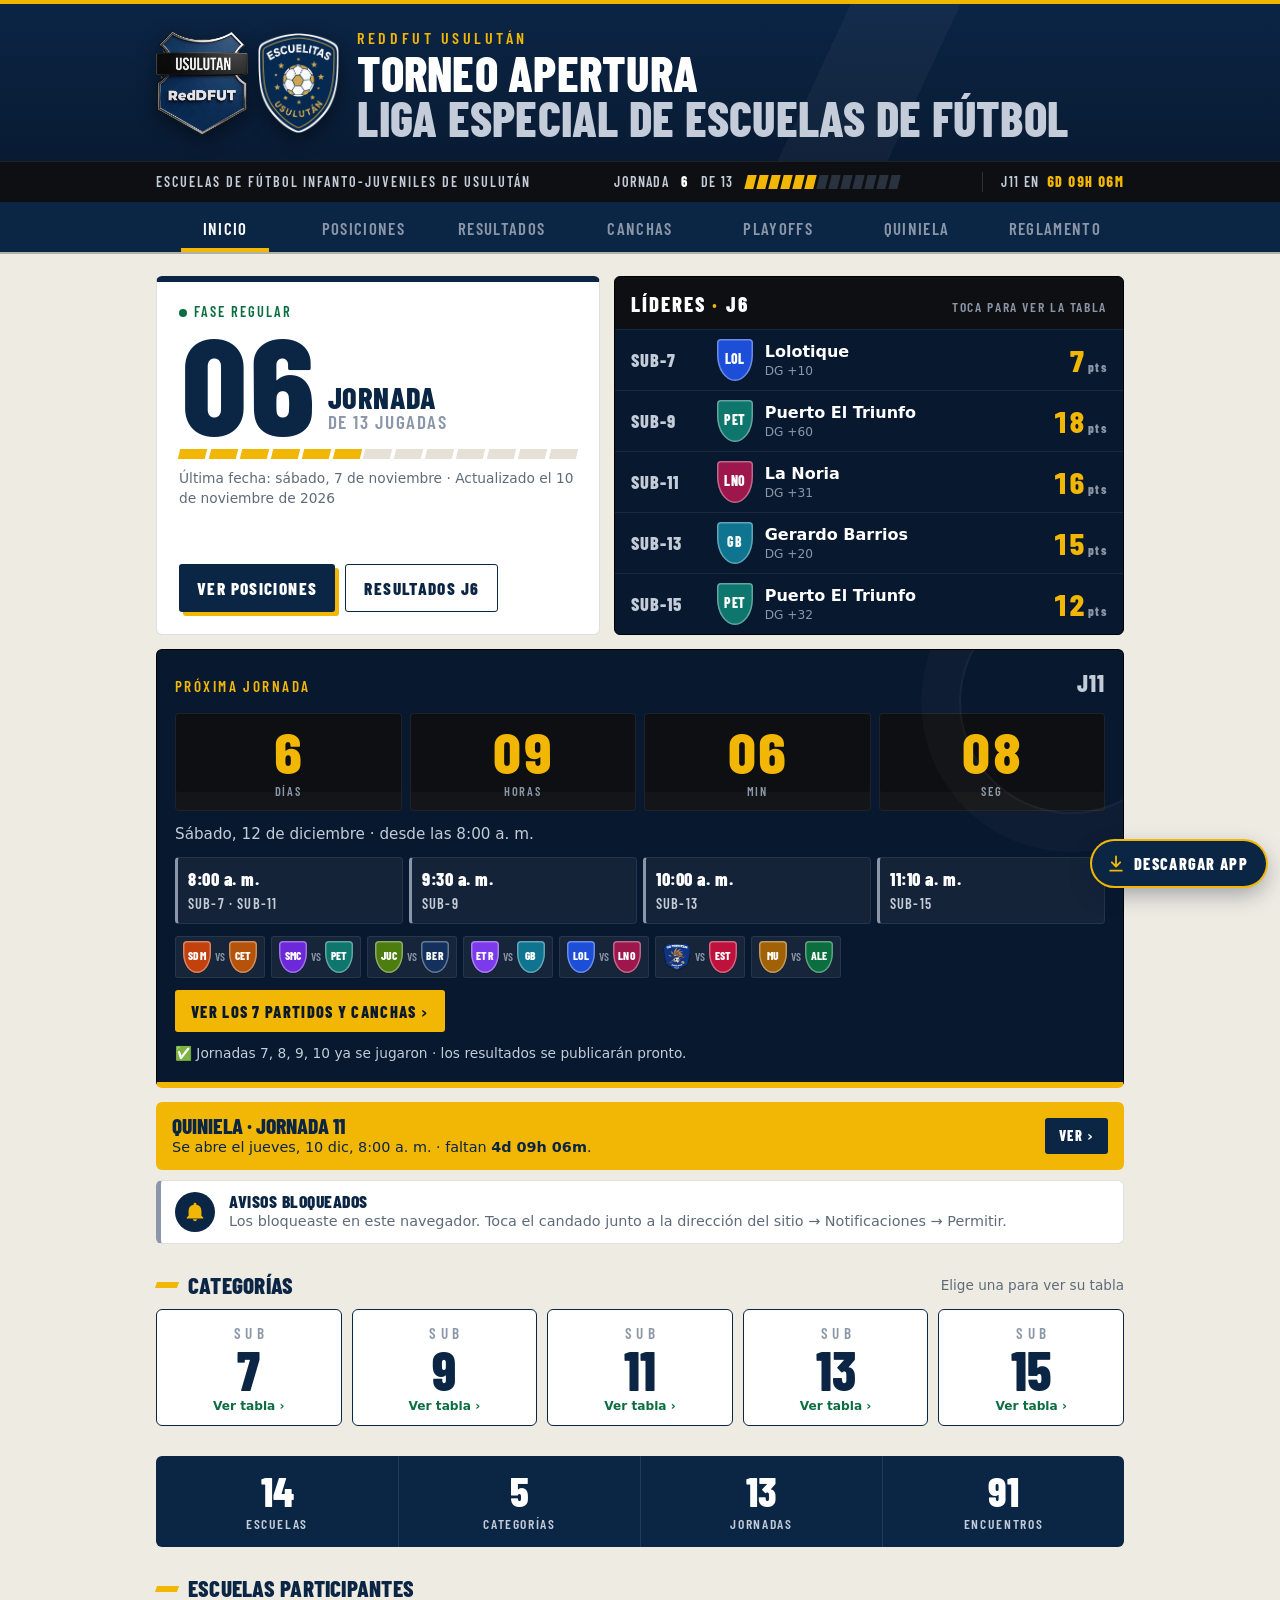
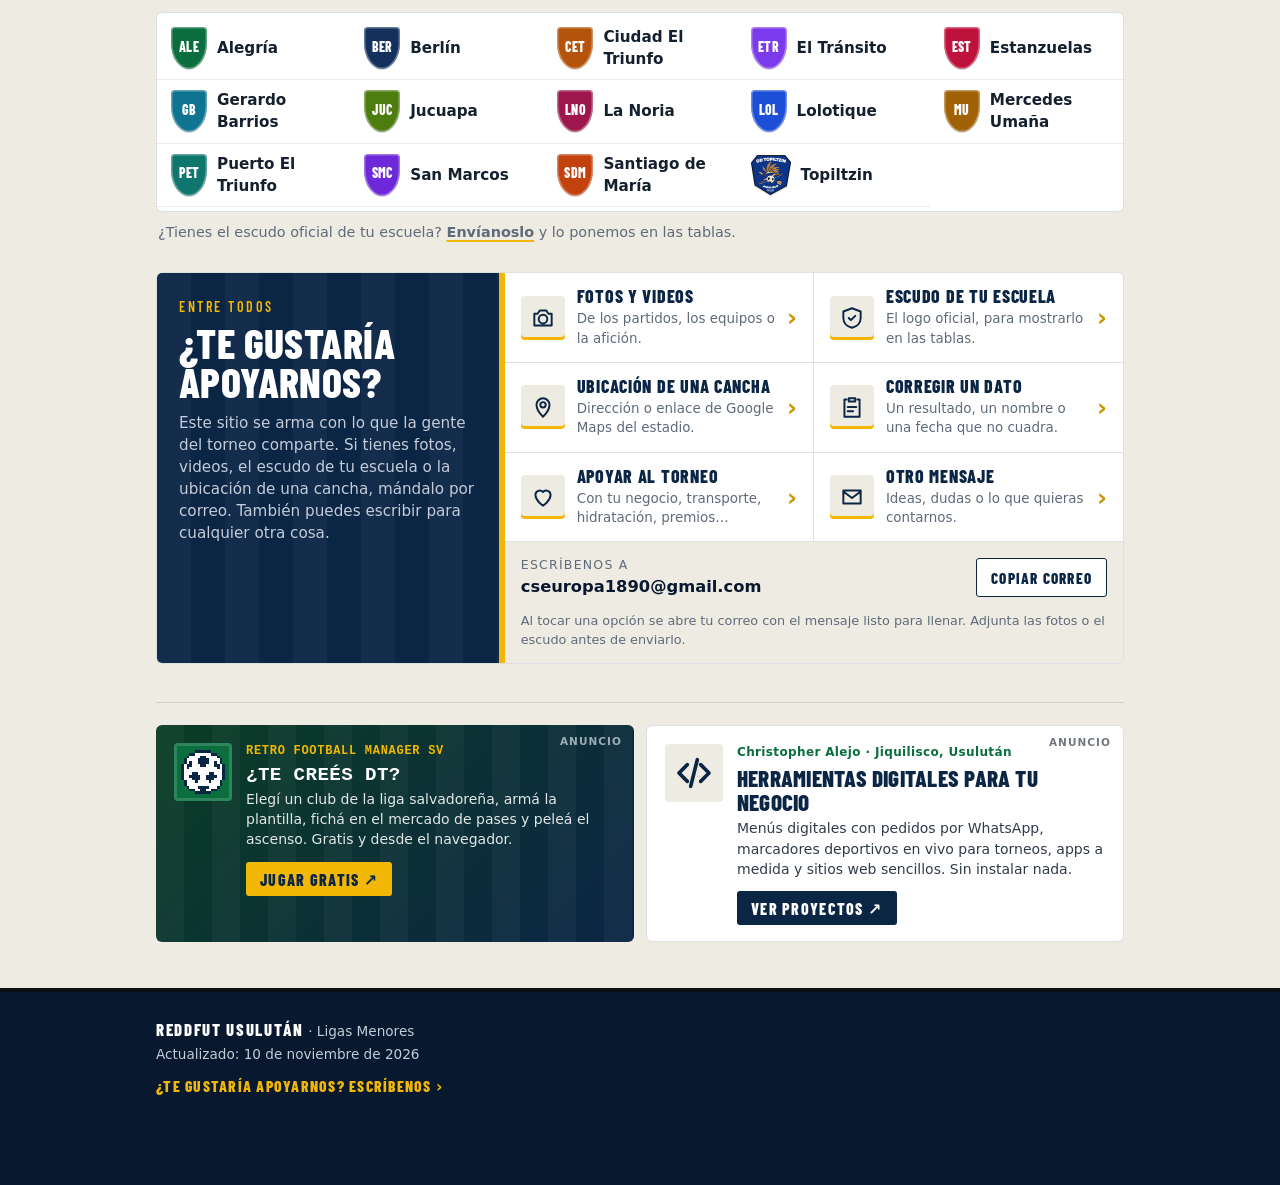
==== commit 7ebc3b9b: "Add files via upload" ====
--- a/index.html
+++ b/index.html
@@ -34,6 +34,7 @@
     <div class="contenedor cabecera-inner">
       <div class="logo">
         <img src="logo.png" alt="Logo REDDFUT Usulután" width="92" height="104">
+        <img class="logo-2" src="logo-escuelitas.png" alt="Escudo Escuelitas Usulután" width="85" height="104">
       </div>
       <div class="titulos">
         <p class="org" id="org">REDDFUT Usulután</p>
--- a/estilos.css
+++ b/estilos.css
@@ -955,3 +955,13 @@
 .canchas-nota a { color: var(--azul); font-weight: 700; }
 .ir-cancha { border: 0; background: none; padding: 0; font: inherit; color: inherit; cursor: pointer; text-decoration: underline; text-decoration-color: rgba(201,150,0,.6); text-underline-offset: 3px; }
 .ir-cancha:hover { color: var(--azul); }
+
+/* Dos escudos en la cabecera: RedDFUT + Escuelitas Usulután */
+.logo { display: flex; align-items: center; gap: 10px; flex: none; }
+.logo .logo-2 { height: 100px; }
+@media (max-width: 480px) {
+  .logo { gap: 4px; }
+  .logo img { height: 64px; }
+  .logo .logo-2 { height: 62px; }
+}
+@media (min-width: 761px) { .cabecera h1 { font-size: clamp(2rem, 4.3vw, 3.05rem); } }
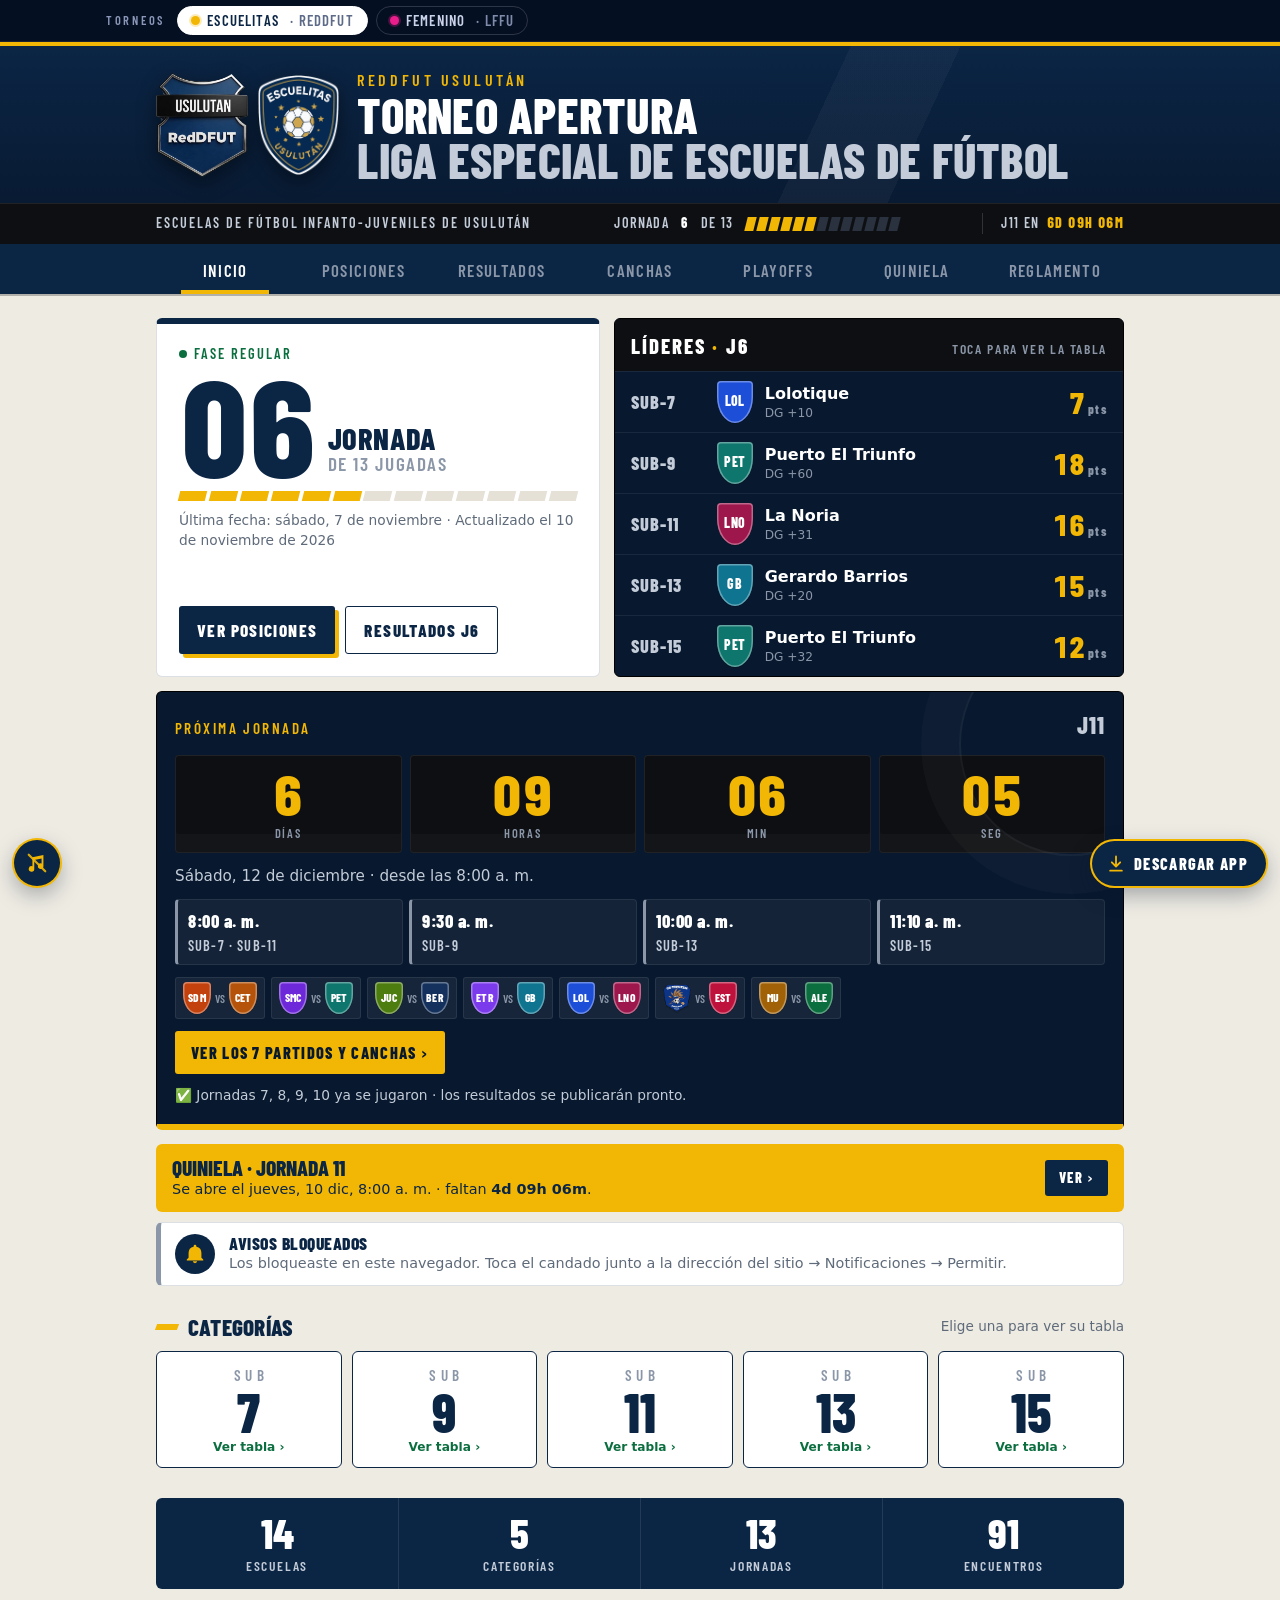
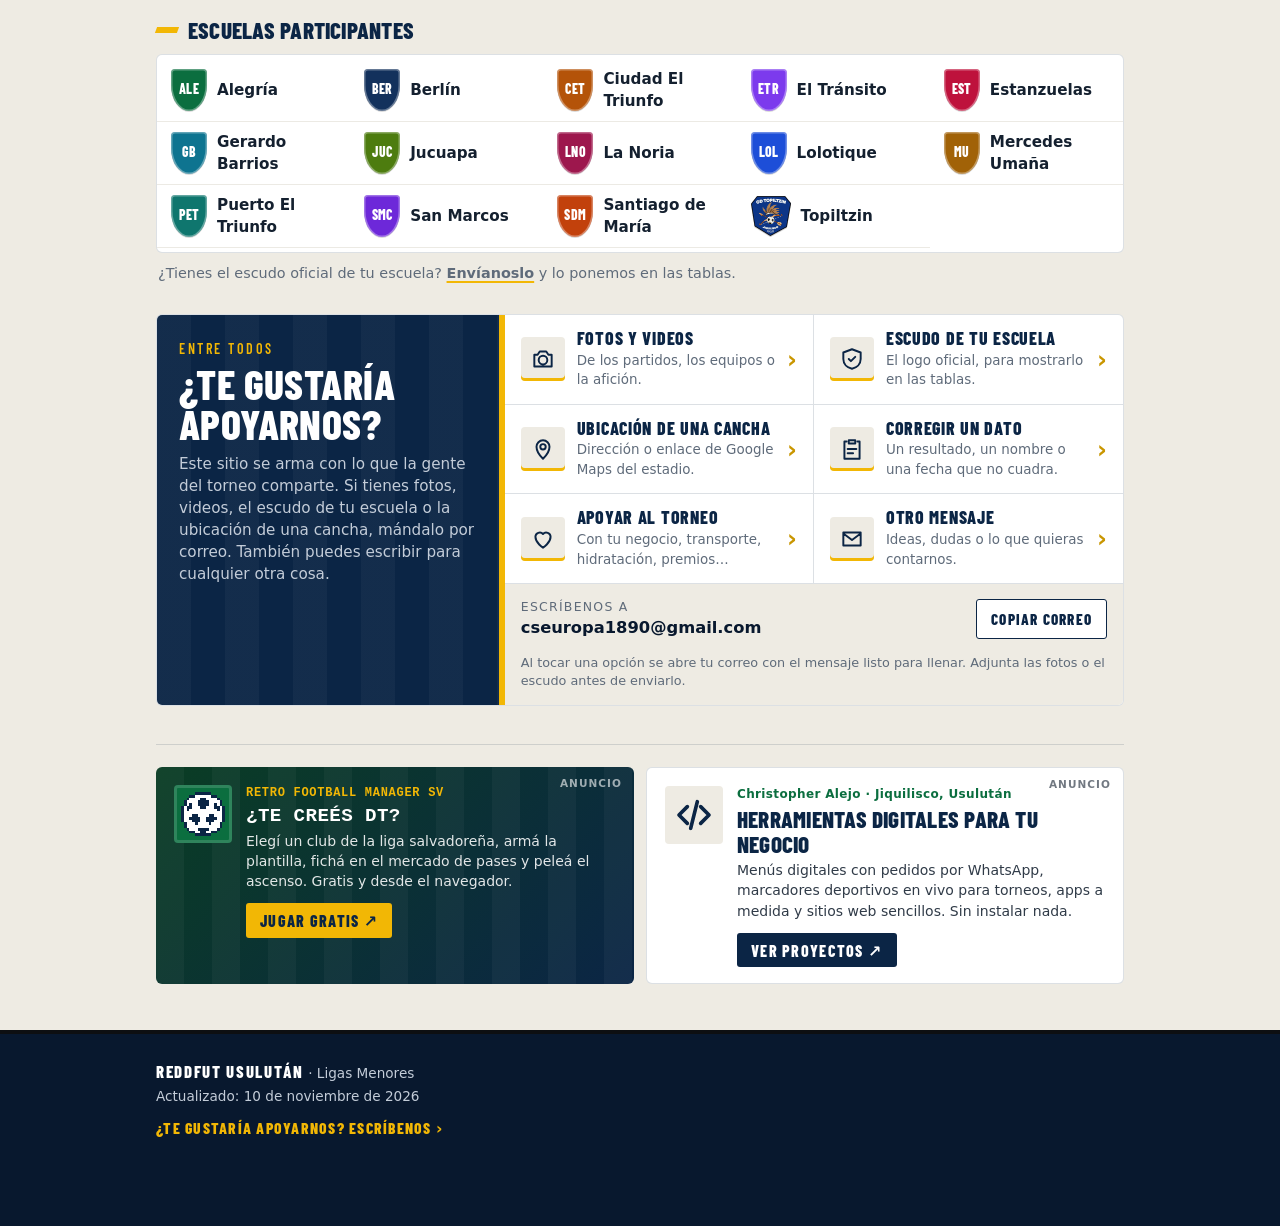
==== commit be95e101: "Add files via upload" ====
--- a/index.html
+++ b/index.html
@@ -23,8 +23,27 @@
   <meta name="twitter:card" content="summary_large_image">
   <link rel="preload" href="letra-800.woff2" as="font" type="font/woff2" crossorigin>
   <link rel="stylesheet" href="estilos.css">
+  <script>
+    /* App instalada: se abre en el último torneo que se vio (Escuelitas o Femenino) */
+    (function () {
+      try {
+        var instalada = (window.matchMedia && matchMedia("(display-mode: standalone)").matches) || navigator.standalone;
+        if (instalada && location.protocol !== "file:" && !location.hash && !location.search &&
+            localStorage.getItem("torneo-ultimo") === "femenino") { location.replace("femenino.html"); return; }
+        localStorage.setItem("torneo-ultimo", "escuelitas");
+      } catch (e) {}
+    })();
+  </script>
 </head>
 <body>
+  <!-- Selector de torneos: una sola app para los dos torneos -->
+  <nav class="torneos" id="torneos" aria-label="Torneos">
+    <div class="torneos-in">
+      <span class="torneos-lbl">Torneos</span>
+      <a class="torneo-op" href="./#/inicio" data-torneo="escuelitas" aria-current="page"><i class="t-punto t-oro"></i>Escuelitas<small>&nbsp;· REDDFUT</small></a>
+      <a class="torneo-op" href="femenino.html" data-torneo="femenino"><i class="t-punto t-magenta"></i>Femenino<small>&nbsp;· LFFU</small></a>
+    </div>
+  </nav>
   <!-- Cortina de transición entre pestañas (invisible hasta que se cambia de sección) -->
   <div id="wipe-overlay" class="wipe-container" aria-hidden="true">
     <div class="wipe-bars"><span class="bar"></span><span class="bar"></span><span class="bar"></span><span class="bar"></span><span class="bar"></span></div>
--- a/estilos.css
+++ b/estilos.css
@@ -965,3 +965,56 @@
   .logo .logo-2 { height: 62px; }
 }
 @media (min-width: 761px) { .cabecera h1 { font-size: clamp(2rem, 4.3vw, 3.05rem); } }
+
+/* ------------------------------------------------------------------ */
+/* Botón de música de fondo (abajo a la izquierda, no tapa nada)       */
+/* ------------------------------------------------------------------ */
+.boton-musica {
+  position: fixed; z-index: 60;
+  left: max(14px, env(safe-area-inset-left)); bottom: max(14px, env(safe-area-inset-bottom));
+  width: 46px; height: 46px; border: 0; border-radius: 50%; padding: 0;
+  display: inline-flex; align-items: center; justify-content: center;
+  background: var(--azul); color: var(--oro); cursor: pointer;
+  box-shadow: 0 0 0 2px var(--oro), 0 8px 22px rgba(8, 24, 46, .35);
+}
+.boton-musica[hidden] { display: none !important; }
+.boton-musica:hover { background: var(--azul-2); }
+.boton-musica:active { transform: translateY(1px); }
+.boton-musica:focus-visible { outline: 3px solid #fff; outline-offset: 3px; }
+.boton-musica .bm-raya { opacity: .9; }
+.boton-musica .bm-eq { display: none; align-items: flex-end; gap: 3px; height: 18px; }
+.boton-musica .bm-eq i { display: block; width: 4px; height: 100%; border-radius: 2px; background: var(--oro); transform-origin: bottom; animation: bm-eq .9s ease-in-out infinite; }
+.boton-musica .bm-eq i:nth-child(2) { animation-delay: -.45s; animation-duration: .8s; }
+.boton-musica .bm-eq i:nth-child(3) { animation-delay: -.2s;  animation-duration: 1.05s; }
+.boton-musica .bm-eq i:nth-child(4) { animation-delay: -.65s; animation-duration: .7s; }
+.boton-musica[data-estado="sonando"] .bm-nota { display: none; }
+.boton-musica[data-estado="sonando"] .bm-eq { display: inline-flex; }
+.boton-musica[data-estado="cargando"] .bm-raya { display: none; }
+.boton-musica[data-estado="cargando"] .bm-nota { animation: bm-latido 1s ease-in-out infinite; }
+@keyframes bm-eq { 0%, 100% { transform: scaleY(.25); } 50% { transform: scaleY(1); } }
+@keyframes bm-latido { 0%, 100% { opacity: 1; } 50% { opacity: .35; } }
+@media (prefers-reduced-motion: reduce) { .boton-musica .bm-eq i { animation: none; transform: scaleY(.7); } }
+body.con-boton-musica .pie { padding-bottom: 84px; }
+
+/* ------------------------------------------------------------------ */
+/* Selector de torneos (misma app: Escuelitas REDDFUT y Femenino LFFU) */
+/* ------------------------------------------------------------------ */
+.torneos { background: #050f22; border-bottom: 1px solid rgba(255,255,255,.08); font-family: var(--titular); position: relative; z-index: 11; }
+.torneos-in { max-width: 1100px; margin: 0 auto; padding: 6px 16px; display: flex; align-items: center; gap: 8px; }
+.torneos-lbl { color: #8a97b8; font-weight: 700; font-size: .78rem; letter-spacing: .22em; text-transform: uppercase; margin-right: 4px; }
+.torneo-op { display: inline-flex; align-items: center; justify-content: center; gap: 7px; padding: 5px 13px 4px; border-radius: 999px;
+  color: #c9d2e8; text-decoration: none; font-weight: 700; font-size: .92rem; letter-spacing: .08em; text-transform: uppercase;
+  border: 1px solid rgba(255,255,255,.16); white-space: nowrap; line-height: 1.2; transition: border-color .15s, color .15s; }
+.torneo-op small { font-size: inherit; color: #7f8bab; font-weight: 600; }
+.torneo-op:hover { border-color: rgba(255,255,255,.45); color: #fff; }
+.torneo-op[aria-current] { background: #fff; color: #0b2545; border-color: #fff; pointer-events: none; }
+.torneo-op[aria-current] small { color: #5d6b88; }
+.t-punto { width: 9px; height: 9px; border-radius: 50%; flex: none; }
+.t-oro { background: #f2b705; box-shadow: 0 0 0 2px rgba(242,183,5,.28); }
+.t-magenta { background: #e91e8c; box-shadow: 0 0 0 2px rgba(233,30,140,.28); }
+.torneos[hidden] { display: none !important; }
+@media (max-width: 480px) {
+  .torneos-in { padding: 6px 10px; gap: 6px; }
+  .torneos-lbl, .torneo-op small { display: none; }
+  .torneo-op { flex: 1; font-size: .86rem; }
+}
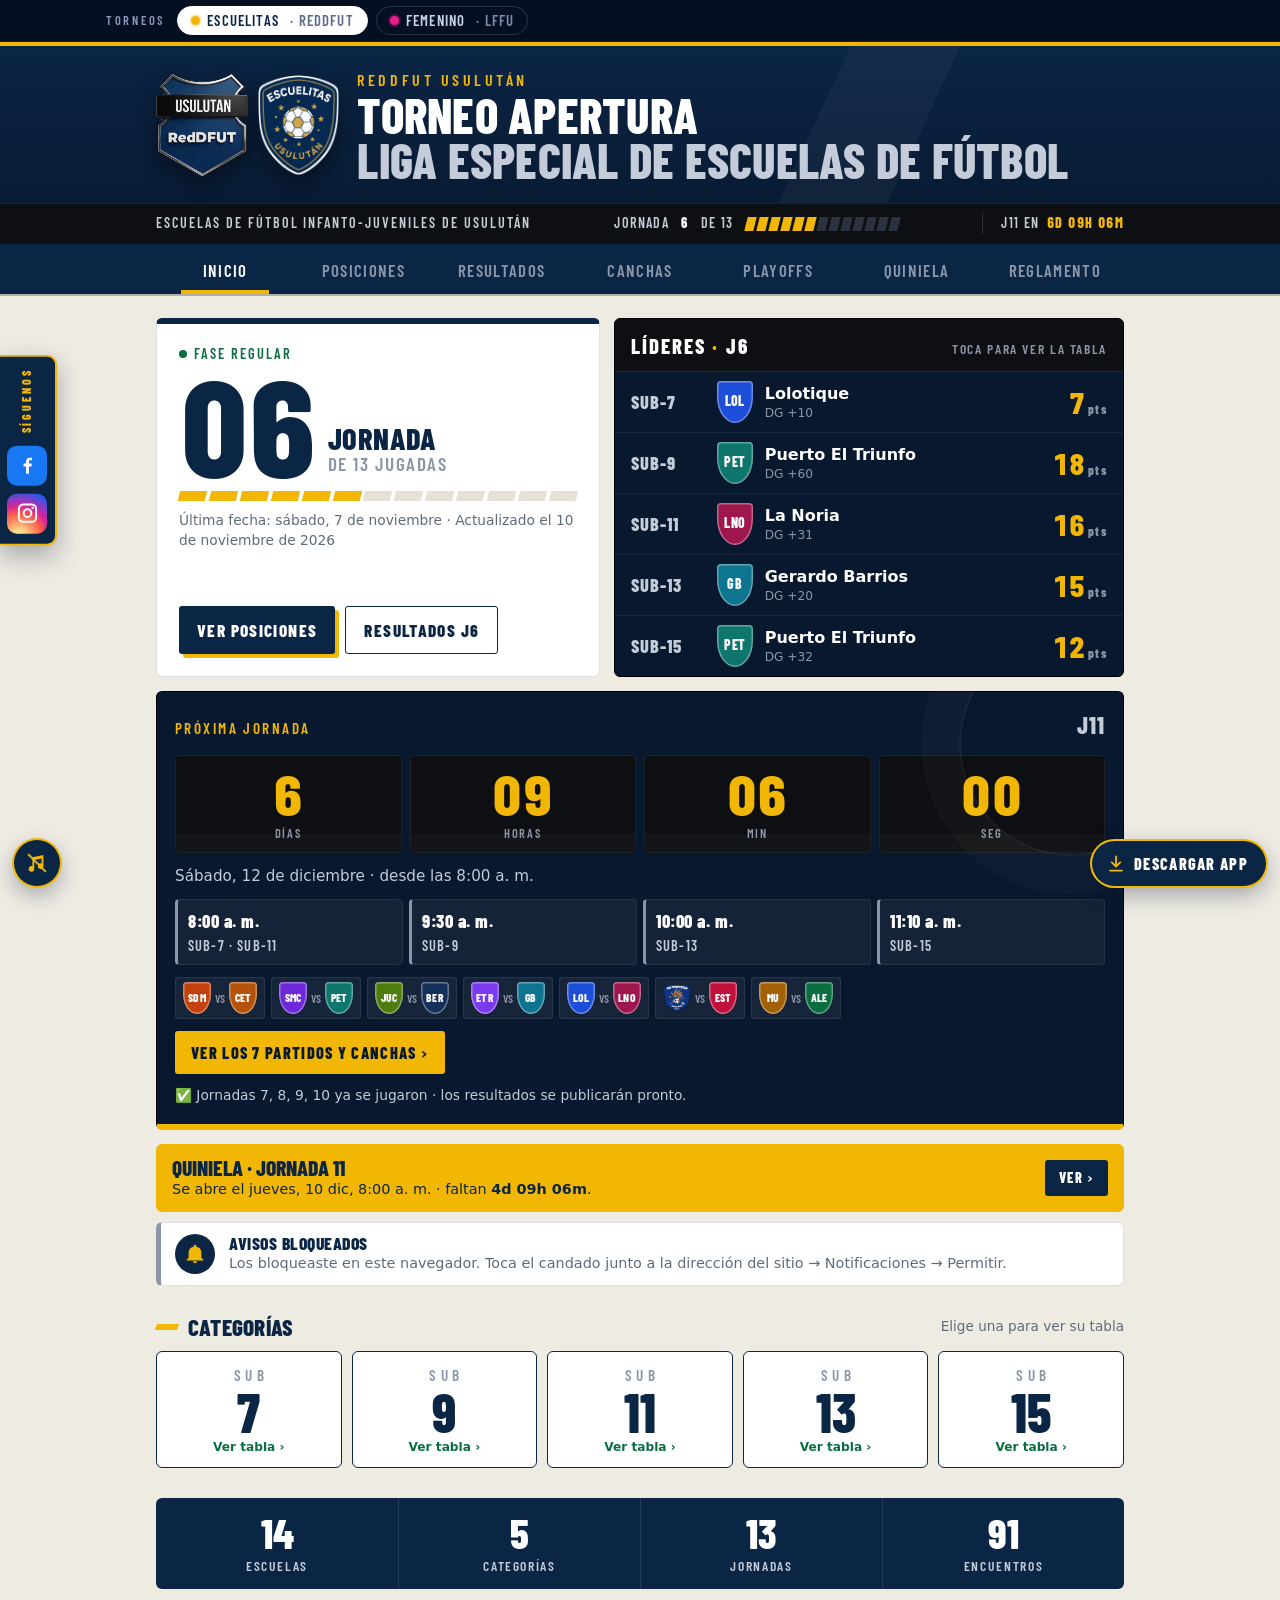
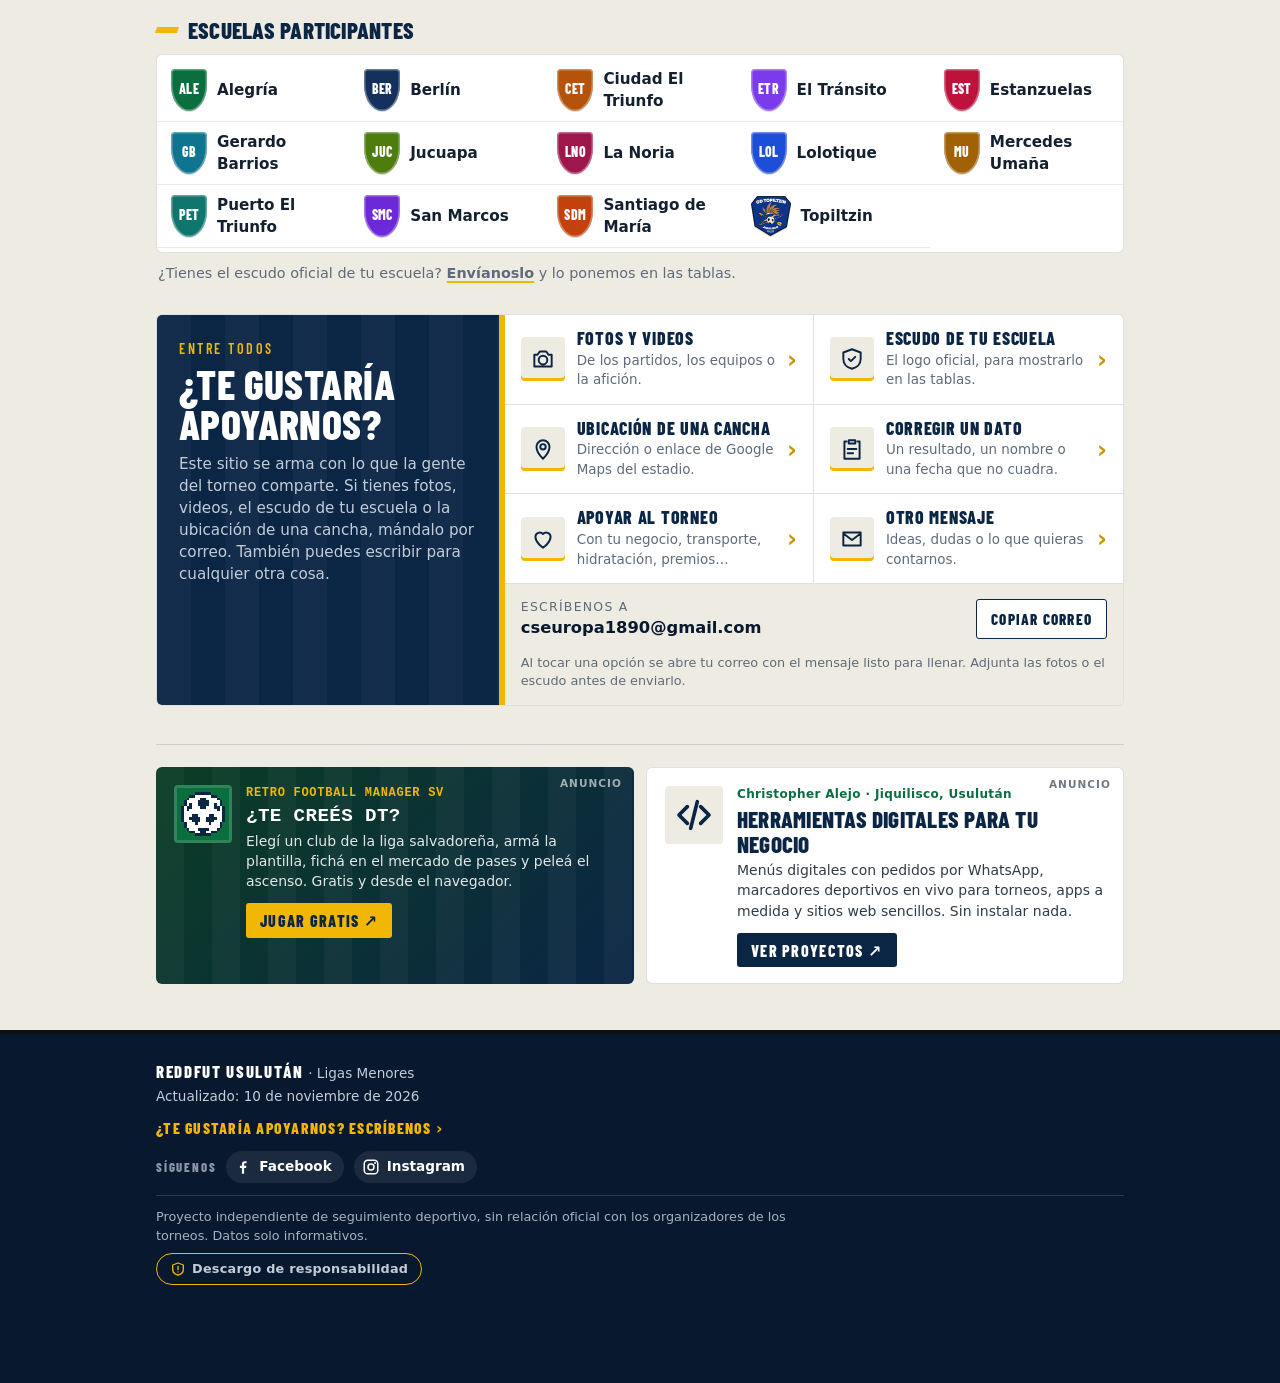
==== commit 552eee6f: "Add files via upload" ====
--- a/index.html
+++ b/index.html
@@ -145,5 +145,7 @@
   <script src="datos.js"></script>
   <script src="firebase-config.js"></script>
   <script src="app.js"></script>
+  <script src="aviso-legal.js"></script>
+  <script src="musica.js"></script>
 </body>
 </html>
--- a/estilos.css
+++ b/estilos.css
@@ -1018,3 +1018,97 @@
   .torneos-lbl, .torneo-op small { display: none; }
   .torneo-op { flex: 1; font-size: .86rem; }
 }
+
+/* ---------- Redes sociales (Síguenos) ---------- */
+.redes { background: var(--azul); color: #fff; border-radius: var(--radio); padding: 20px 22px; display: grid; grid-template-columns: minmax(0, 1fr) minmax(0, 1.25fr); gap: 18px 26px; align-items: center; position: relative; overflow: hidden; border-bottom: 4px solid var(--oro); }
+.redes::after { content: ""; position: absolute; right: -60px; top: -60px; width: 220px; height: 220px; border-radius: 50%; border: 26px solid rgba(255,255,255,.04); pointer-events: none; }
+.redes-cab { display: flex; gap: 14px; align-items: center; }
+.redes-logo { flex: none; filter: drop-shadow(0 4px 10px rgba(0,0,0,.35)); }
+.redes-sobre { font-family: var(--titular); font-weight: 800; letter-spacing: .22em; text-transform: uppercase; font-size: .78rem; color: var(--oro); }
+.redes h3 { margin: 2px 0 4px; font-family: var(--titular); font-weight: 800; font-size: 1.45rem; line-height: 1.05; text-transform: uppercase; letter-spacing: .02em; }
+.redes p { margin: 0; color: var(--plata); font-size: .88rem; }
+.redes-botones { display: grid; gap: 10px; position: relative; z-index: 1; }
+.red-btn { display: grid; grid-template-columns: 44px minmax(0, 1fr) auto; align-items: center; gap: 12px; padding: 10px 14px 10px 10px; border-radius: var(--radio); background: #fff; color: var(--tinta); text-decoration: none; transition: transform .2s, box-shadow .2s; }
+.red-btn:hover, .red-btn:focus-visible { transform: translateY(-2px); box-shadow: 0 8px 20px rgba(0,0,0,.28); }
+.red-ico { width: 44px; height: 44px; border-radius: 10px; display: grid; place-items: center; color: #fff; }
+.red-ico svg { width: 26px; height: 26px; }
+.red-facebook .red-ico { background: #1877f2; }
+.red-instagram .red-ico { background: radial-gradient(circle at 30% 107%, #fdf497 0%, #fdf497 5%, #fd5949 45%, #d6249f 60%, #285aeb 90%); }
+.red-txt { display: flex; flex-direction: column; min-width: 0; }
+.red-txt small { font-size: .72rem; color: var(--gris); font-weight: 600; text-transform: uppercase; letter-spacing: .08em; }
+.red-txt b { font-size: .98rem; overflow: hidden; text-overflow: ellipsis; white-space: nowrap; }
+.red-accion { font-family: var(--titular); font-weight: 800; text-transform: uppercase; letter-spacing: .06em; font-size: .86rem; padding: 7px 12px; border-radius: 99px; background: var(--azul); color: #fff; white-space: nowrap; }
+.red-facebook .red-accion { background: #1877f2; }
+.red-instagram .red-accion { background: #d6249f; }
+.pie-redes { display: flex; flex-wrap: wrap; align-items: center; gap: 8px 10px; margin-top: 12px !important; }
+.pie-redes > span { font-family: var(--titular); font-weight: 800; letter-spacing: .14em; text-transform: uppercase; font-size: .8rem; color: var(--plata-osc); }
+.pie-red { display: inline-flex; align-items: center; gap: 7px; padding: 6px 12px 6px 8px; border-radius: 99px; background: rgba(255,255,255,.08); color: #fff; text-decoration: none; font-weight: 600; font-size: .85rem; transition: background .2s; }
+.pie-red svg { width: 18px; height: 18px; }
+.pie-facebook:hover { background: #1877f2; }
+.pie-instagram:hover { background: #d6249f; }
+@media (max-width: 760px) {
+  .redes { grid-template-columns: 1fr; padding: 18px 16px; }
+  .red-accion { padding: 6px 10px; font-size: .78rem; }
+}
+@media (max-width: 380px) { .red-accion { display: none; } .red-btn { grid-template-columns: 44px minmax(0, 1fr); } }
+.red-txt b { white-space: normal; overflow: visible; text-overflow: clip; overflow-wrap: anywhere; line-height: 1.2; }
+.redes { grid-template-columns: minmax(0, 1fr) minmax(0, 1.4fr); }
+@media (max-width: 760px) { .redes { grid-template-columns: 1fr; } }
+@media (max-width: 760px) { .red-txt b { font-size: .9rem; } .red-btn { gap: 10px; } .red-accion { padding: 6px 9px; } }
+
+/* ---------- Barra lateral de redes (en todas las pestañas) ---------- */
+.redes-lateral {
+  position: fixed; z-index: 55; left: 0; top: 50%; transform: translateY(-50%);
+  display: flex; flex-direction: column; align-items: center; gap: 8px;
+  padding: 12px 8px 10px 7px; background: var(--azul);
+  border-radius: 0 10px 10px 0; border: 2px solid var(--oro); border-left: 0;
+  box-shadow: 0 10px 26px rgba(8, 24, 46, .32);
+}
+.rl-titulo {
+  writing-mode: vertical-rl; transform: rotate(180deg);
+  font-family: var(--titular); font-weight: 800; font-size: .74rem; letter-spacing: .24em; text-transform: uppercase;
+  color: var(--oro); margin-bottom: 4px;
+}
+.rl-btn { position: relative; display: block; text-decoration: none; }
+.rl-ico { width: 40px; height: 40px; border-radius: 10px; display: grid; place-items: center; color: #fff; transition: transform .2s; }
+.rl-ico svg { width: 23px; height: 23px; }
+.rl-facebook .rl-ico { background: #1877f2; }
+.rl-instagram .rl-ico { background: radial-gradient(circle at 30% 107%, #fdf497 0%, #fdf497 5%, #fd5949 45%, #d6249f 60%, #285aeb 90%); }
+.rl-btn:hover .rl-ico, .rl-btn:focus-visible .rl-ico { transform: scale(1.08); }
+.rl-btn:focus-visible { outline: 3px solid var(--oro); outline-offset: 3px; border-radius: 12px; }
+.rl-tip {
+  position: absolute; left: calc(100% + 16px); top: 50%; transform: translate(-6px, -50%);
+  display: flex; flex-direction: column; white-space: nowrap; pointer-events: none;
+  background: #fff; color: var(--tinta); padding: 7px 12px; border-radius: 8px;
+  box-shadow: 0 8px 20px rgba(8, 24, 46, .25); opacity: 0; transition: opacity .18s, transform .18s;
+}
+.rl-tip::before { content: ""; position: absolute; left: -6px; top: 50%; margin-top: -6px; border: 6px solid transparent; border-left: 0; border-right-color: #fff; }
+.rl-tip small { font-size: .68rem; font-weight: 700; letter-spacing: .08em; text-transform: uppercase; color: var(--gris); }
+.rl-tip b { font-size: .9rem; }
+.rl-btn:hover .rl-tip, .rl-btn:focus-visible .rl-tip { opacity: 1; transform: translate(0, -50%); }
+.rl-asa { display: none; }
+/* Pantallas medianas y celulares: pestañita en el borde izquierdo (sobre el botón de música); al tocarla salen los botones */
+@media (max-width: 1139px) {
+  .redes-lateral {
+    top: auto; left: 0; bottom: calc(max(14px, env(safe-area-inset-bottom)) + 4px);
+    padding: 7px 7px 7px 6px; gap: 7px; border-radius: 0 12px 12px 0;
+    transform: translateX(-100%); transition: transform .28s cubic-bezier(.2,.8,.2,1);
+  }
+  body.con-boton-musica .redes-lateral { bottom: calc(max(14px, env(safe-area-inset-bottom)) + 62px); }
+  .redes-lateral.abierta { transform: translateX(0); }
+  .rl-titulo, .rl-tip { display: none; }
+  .rl-ico { width: 38px; height: 38px; border-radius: 50%; }
+  .rl-ico svg { width: 21px; height: 21px; }
+  .rl-asa {
+    display: flex; flex-direction: column; align-items: center; justify-content: center; gap: 4px;
+    position: absolute; left: calc(100% + 2px); bottom: 10px;
+    width: 28px; padding: 9px 0; border: 2px solid var(--oro); border-left: 0; border-radius: 0 10px 10px 0;
+    background: var(--azul); color: #fff; cursor: pointer; box-shadow: 4px 6px 16px rgba(8, 24, 46, .3);
+  }
+  .rl-asa-ico { display: grid; place-items: center; }
+  .rl-asa-ico svg { width: 15px; height: 15px; }
+  .rl-asa:focus-visible { outline: 3px solid #fff; outline-offset: 2px; }
+  .redes-lateral.abierta .rl-asa { opacity: 0; pointer-events: none; }
+}
+@media (max-width: 1139px) and (prefers-reduced-motion: reduce) { .redes-lateral { transition: none; } }
+@media print { .redes-lateral { display: none; } }
